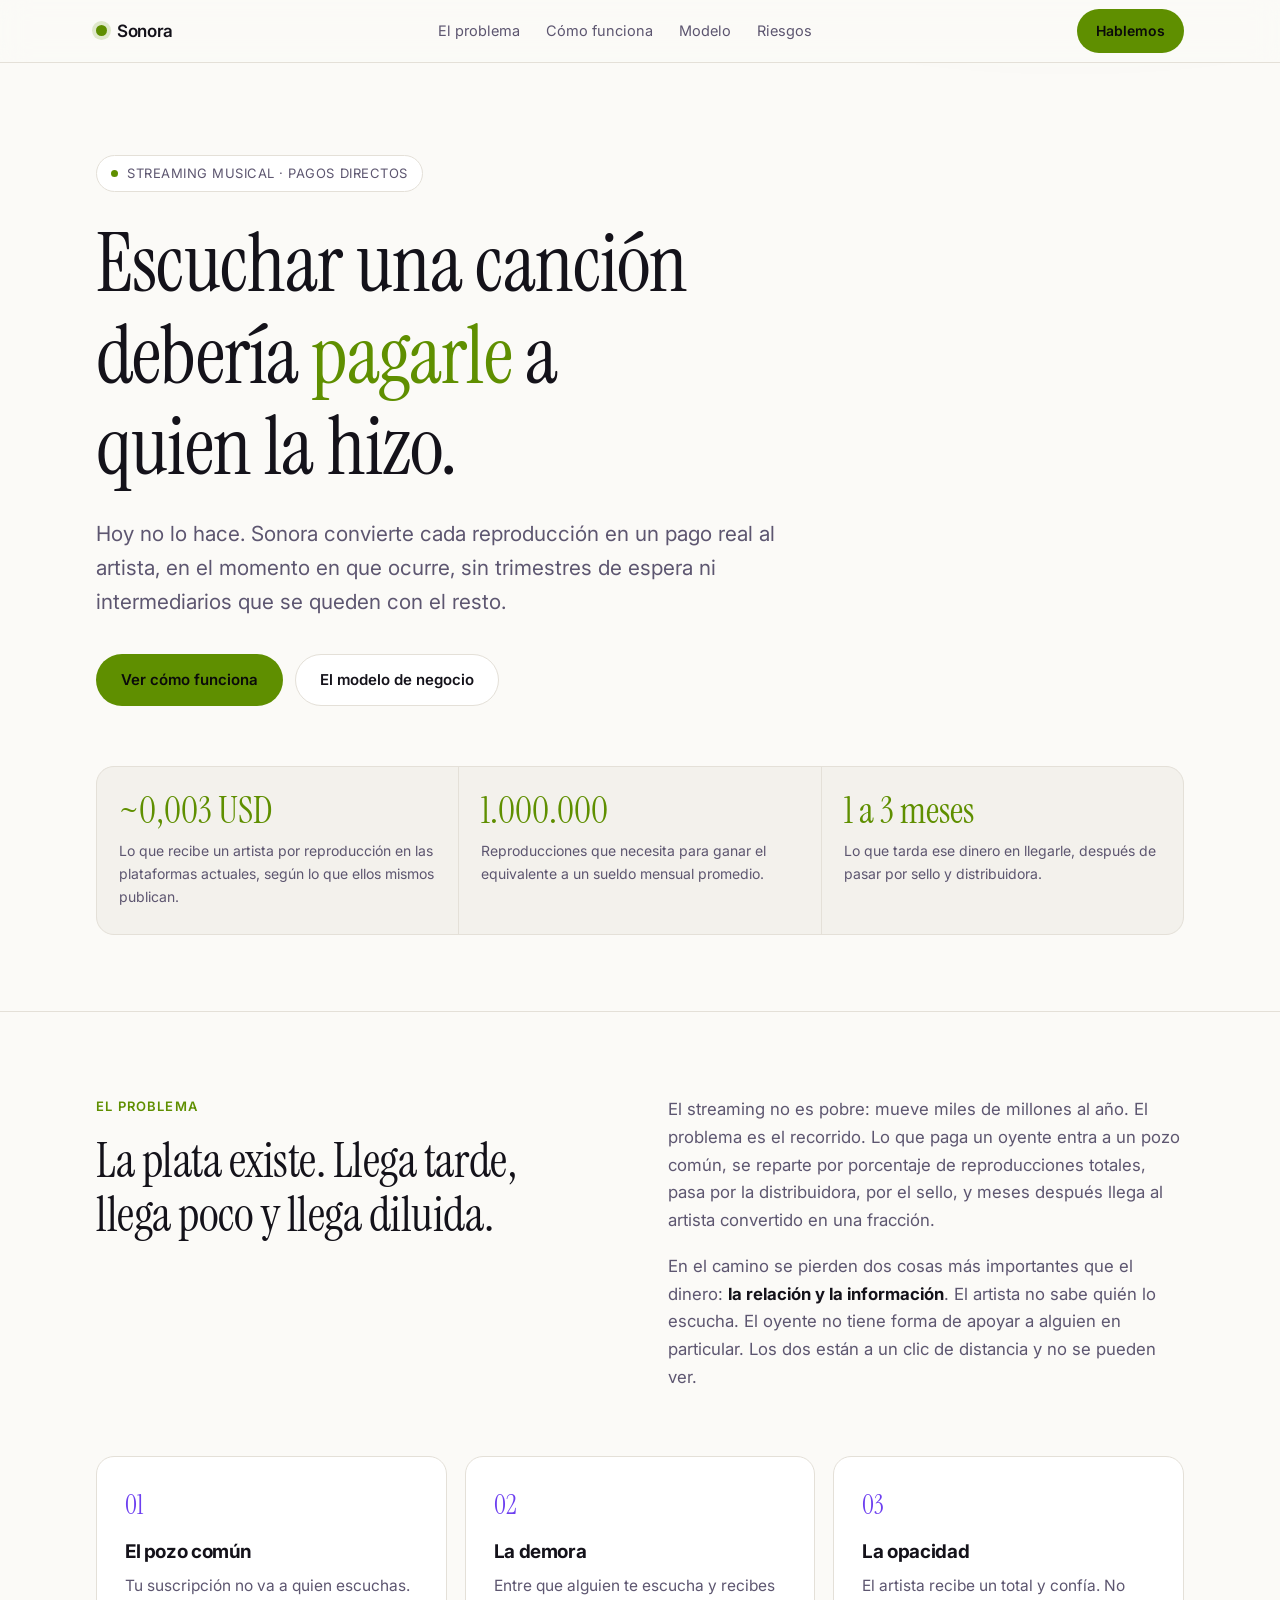
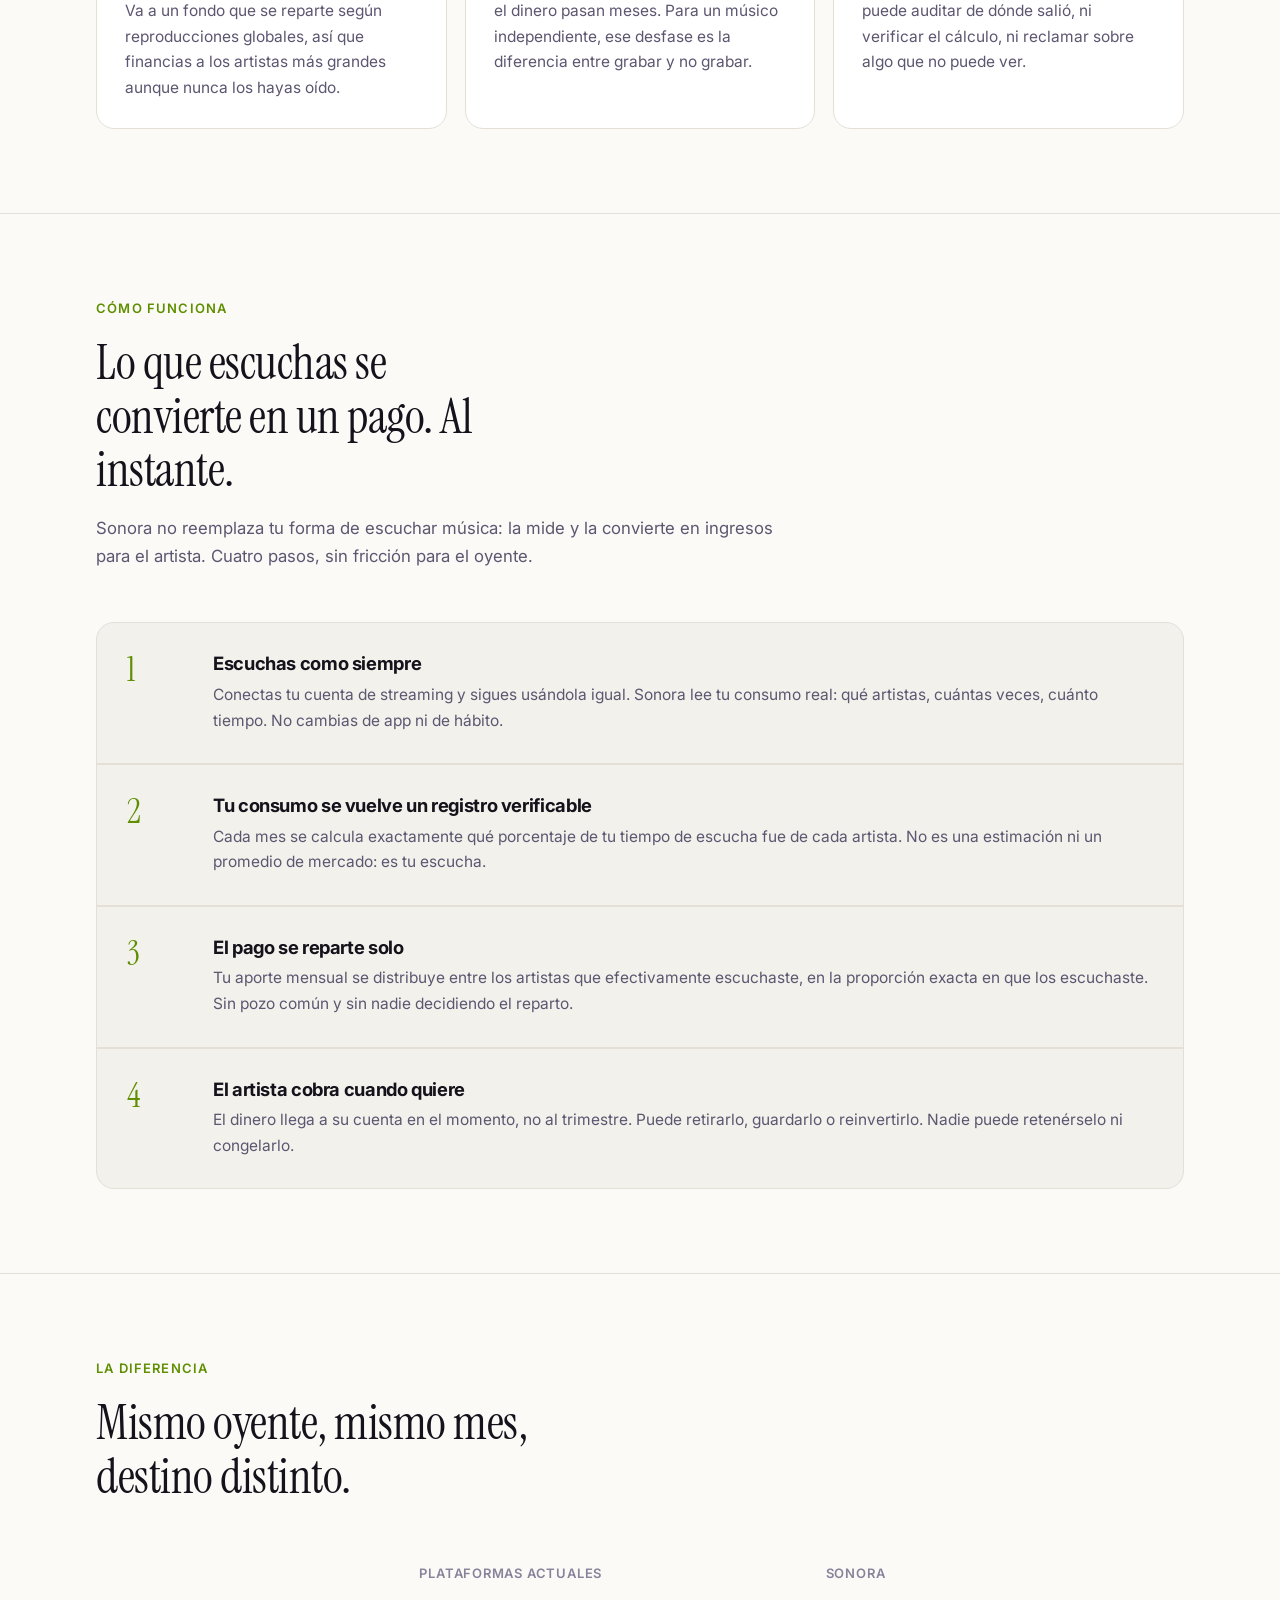
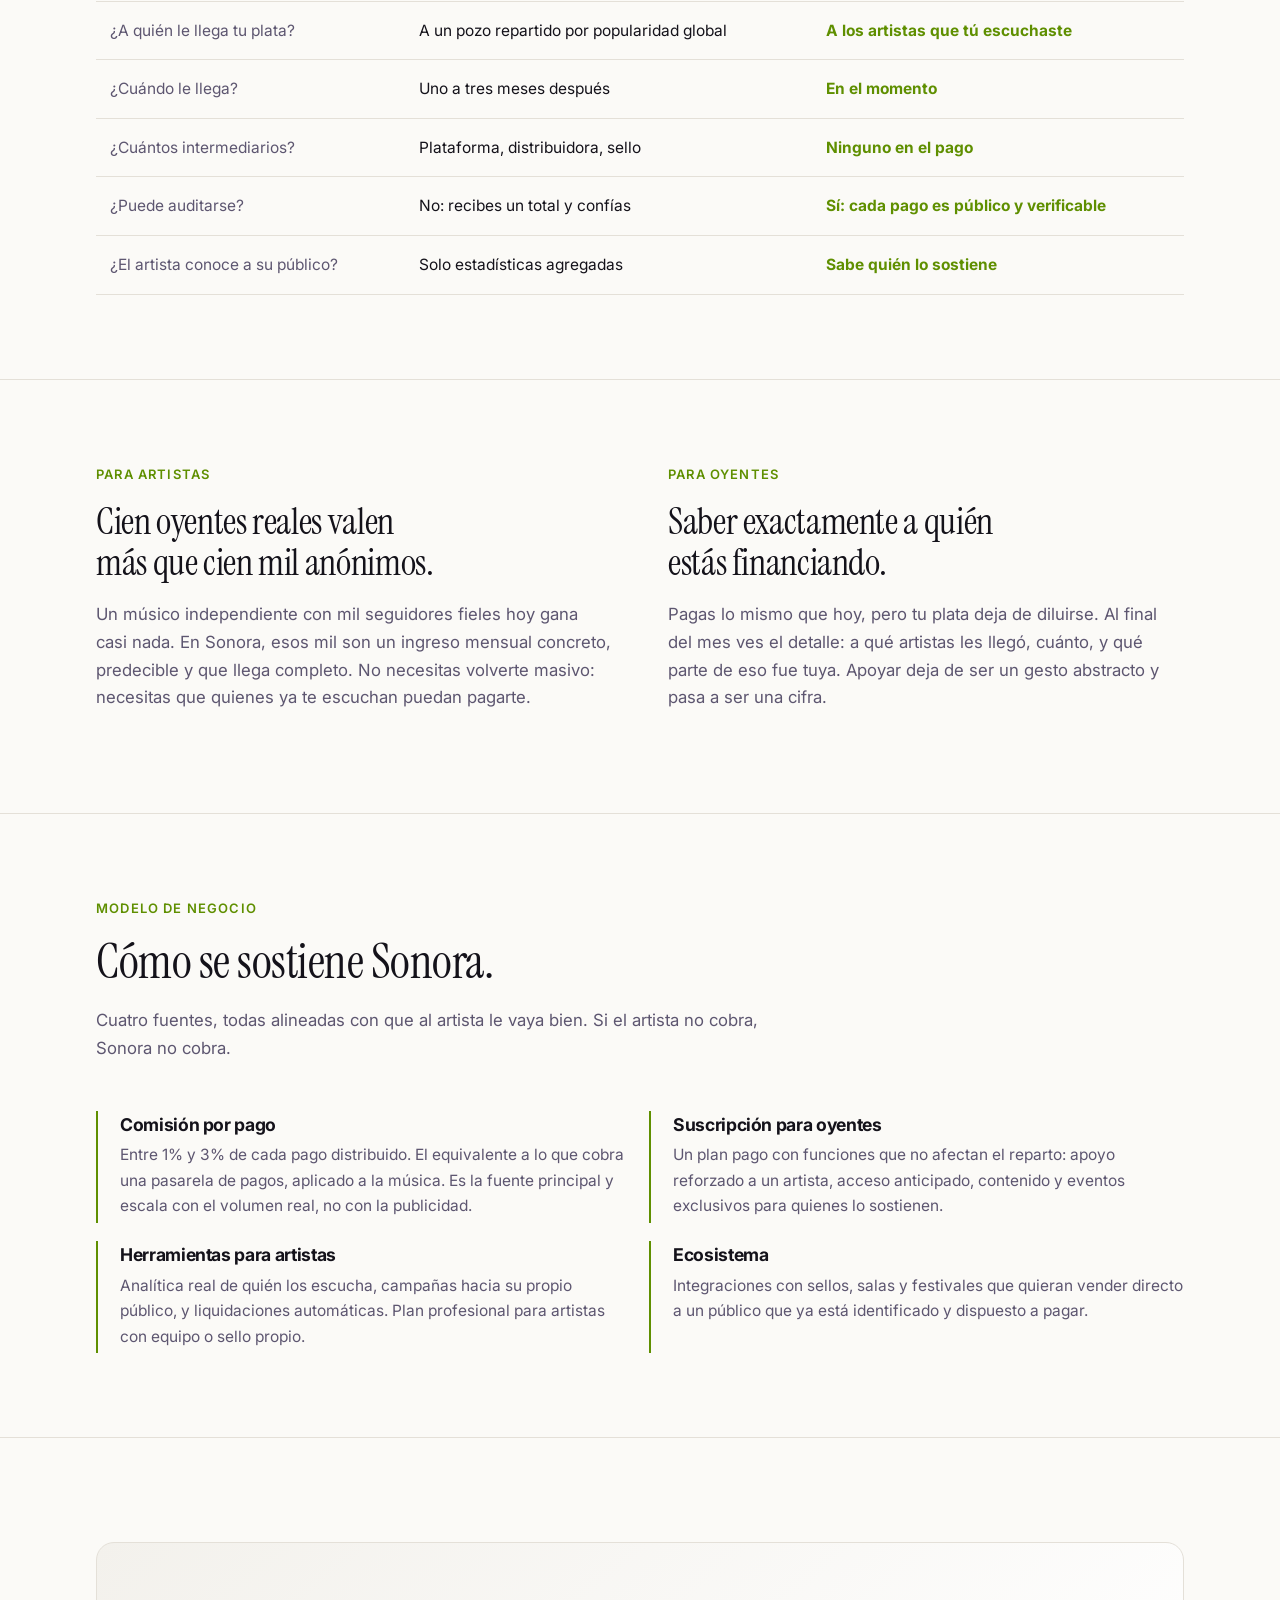
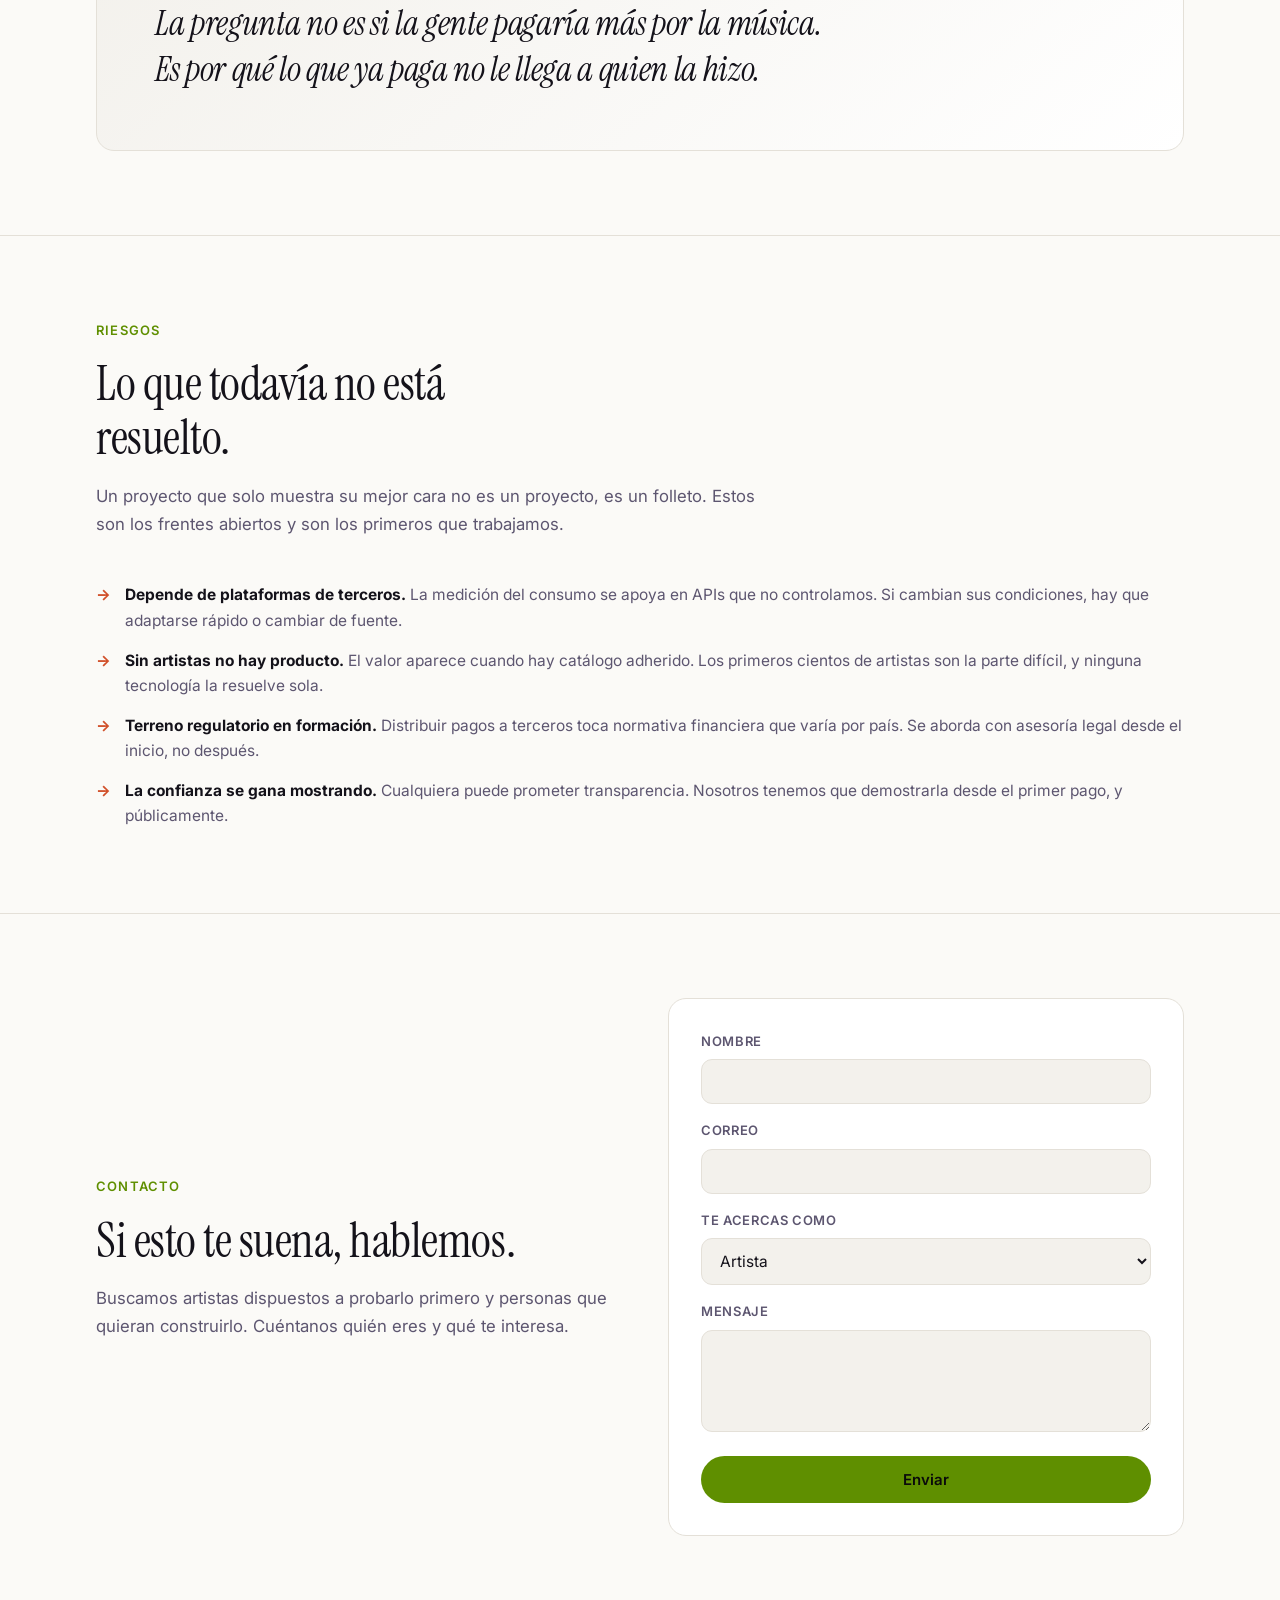
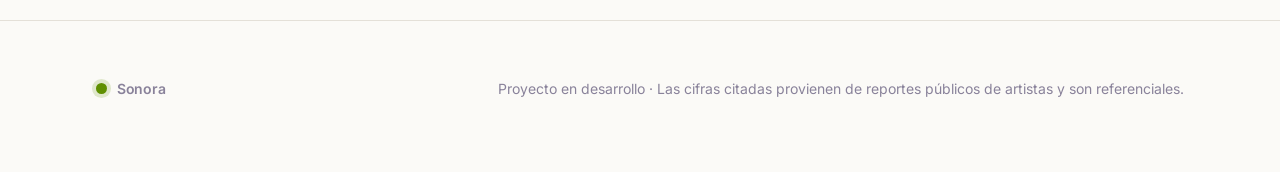
==== demo/index.html @ 5c6eec02 "Demo del formulario en /demo, separada de la landing La landing publica sigue diciendo que el canal " ====
<!DOCTYPE html>
<html lang="es">
<head>
<meta charset="utf-8">
<meta name="viewport" content="width=device-width, initial-scale=1">
<meta name="robots" content="noindex, nofollow">
<title>Sonora · demo</title>
<meta name="description" content="La plataforma donde escuchar música le paga al artista, reproducción por reproducción.">
<link rel="preconnect" href="https://fonts.googleapis.com">
<link rel="preconnect" href="https://fonts.gstatic.com" crossorigin>
<link href="https://fonts.googleapis.com/css2?family=Instrument+Serif:ital@0;1&family=Inter:wght@400;500;600;700&display=swap" rel="stylesheet">
<style>
:root{
  --bg:#08070b; --bg-2:#0f0d15; --surface:#141220; --line:#241f33;
  --text:#f4f1fa; --muted:#a49bb8; --dim:#6f6684;
  --accent:#c4f24a; --accent-2:#8b5cf6; --warm:#ff8a5b;
  --ok:#5fd68a; --warn:#ff8a5b;
  --radius:18px; --max:1120px;
}
@media (prefers-color-scheme: light){
  :root:not([data-theme="dark"]){
    --bg:#fbfaf7; --bg-2:#f3f1ec; --surface:#ffffff; --line:#e4e0d8;
    --text:#14121a; --muted:#5d5670; --dim:#89829a;
    --accent:#5f8f00; --accent-2:#6d3ff0; --warm:#d1502a;
    --ok:#18794e; --warn:#b4451a;
  }
}
:root[data-theme="dark"]{
  --bg:#08070b; --bg-2:#0f0d15; --surface:#141220; --line:#241f33;
  --text:#f4f1fa; --muted:#a49bb8; --dim:#6f6684;
  --accent:#c4f24a; --accent-2:#8b5cf6; --warm:#ff8a5b;
  --ok:#5fd68a; --warn:#ff8a5b;
}
*{box-sizing:border-box}
html{scroll-behavior:smooth}
body{
  margin:0; background:var(--bg); color:var(--text);
  font-family:Inter,system-ui,-apple-system,sans-serif;
  font-size:17px; line-height:1.65; -webkit-font-smoothing:antialiased;
}
.wrap{max-width:var(--max); margin:0 auto; padding:0 16px}
h1,h2,h3{line-height:1.12; letter-spacing:-.02em; margin:0}
.serif{font-family:"Instrument Serif",Georgia,serif; font-weight:400; letter-spacing:-.01em}
em.serif{font-style:italic}
a{color:inherit}

/* nav */
nav{position:sticky; top:0; z-index:50; backdrop-filter:blur(14px);
  background:color-mix(in srgb, var(--bg) 82%, transparent);
  border-bottom:1px solid var(--line)}
nav .wrap{display:flex; align-items:center; justify-content:space-between; height:62px; gap:16px}
.brand{display:flex; align-items:center; gap:10px; font-weight:600; letter-spacing:-.02em}
.dot{width:11px; height:11px; border-radius:50%; background:var(--accent);
  box-shadow:0 0 0 4px color-mix(in srgb,var(--accent) 18%, transparent)}
.navlinks{display:flex; gap:26px; font-size:14.5px; color:var(--muted)}
.navlinks a{text-decoration:none}
.navlinks a:hover{color:var(--text)}
@media(max-width:820px){.navlinks{display:none}}

/* hero */
header{position:relative; overflow:hidden; padding:92px 0 76px}
header::before{content:""; position:absolute; inset:-30% -10% auto -10%; height:620px;
  background:radial-gradient(60% 60% at 30% 0%, color-mix(in srgb,var(--accent-2) 26%, transparent), transparent 70%),
             radial-gradient(48% 48% at 78% 12%, color-mix(in srgb,var(--accent) 18%, transparent), transparent 70%);
  filter:blur(18px); pointer-events:none}
header .wrap{position:relative}
.eyebrow{display:inline-flex; align-items:center; gap:9px; font-size:13px; letter-spacing:.04em;
  text-transform:uppercase; color:var(--muted); border:1px solid var(--line);
  padding:7px 14px; border-radius:100px; background:var(--surface)}
h1{font-size:clamp(2.6rem,7vw,5.1rem); margin:26px 0 0; max-width:16ch}
h1 span{color:var(--accent)}
.lede{font-size:clamp(1.05rem,2.2vw,1.3rem); color:var(--muted); max-width:56ch; margin:24px 0 0}
.cta{display:flex; flex-wrap:wrap; gap:12px; margin-top:34px}
.btn{display:inline-block; padding:13px 24px; border-radius:100px; font-weight:600;
  font-size:15px; text-decoration:none; border:1px solid transparent; transition:.18s}
.btn-1{background:var(--accent); color:#0a0a0a}
.btn-1:hover{transform:translateY(-2px)}
.btn-2{border-color:var(--line); color:var(--text); background:var(--surface)}
.btn-2:hover{border-color:var(--muted)}

/* stat strip */
.strip{display:grid; grid-template-columns:repeat(3,1fr); gap:1px; background:var(--line);
  border:1px solid var(--line); border-radius:var(--radius); overflow:hidden; margin-top:60px}
.strip div{background:var(--bg-2); padding:26px 22px}
.strip b{display:block; font-family:"Instrument Serif",serif; font-size:2.3rem; line-height:1;
  color:var(--accent); font-weight:400}
.strip small{display:block; color:var(--muted); font-size:14px; margin-top:9px}
@media(max-width:720px){.strip{grid-template-columns:1fr}}

/* sections */
section{padding:84px 0; border-top:1px solid var(--line)}
.tag{font-size:13px; letter-spacing:.09em; text-transform:uppercase; color:var(--accent);
  font-weight:600; margin-bottom:16px}
h2{font-size:clamp(1.9rem,4.2vw,3rem); max-width:20ch}
.sub{color:var(--muted); max-width:62ch; margin-top:18px; font-size:1.05rem}

.split{display:grid; grid-template-columns:1fr 1fr; gap:56px; align-items:start}
@media(max-width:900px){.split{grid-template-columns:1fr; gap:36px}}

.cards{display:grid; grid-template-columns:repeat(3,1fr); gap:18px; margin-top:48px}
@media(max-width:900px){.cards{grid-template-columns:1fr}}
.card{background:var(--surface); border:1px solid var(--line); border-radius:var(--radius);
  padding:28px; transition:.18s}
.card:hover{border-color:color-mix(in srgb,var(--accent) 45%, var(--line)); transform:translateY(-3px)}
.card h3{font-size:1.18rem; margin-bottom:10px}
.card p{color:var(--muted); font-size:15.5px; margin:0}
.num{font-family:"Instrument Serif",serif; font-size:1.6rem; color:var(--accent-2);
  display:block; margin-bottom:14px}

/* flow */
.flow{counter-reset:s; margin-top:52px; display:grid; gap:2px;
  border:1px solid var(--line); border-radius:var(--radius); overflow:hidden; background:var(--line)}
.step{background:var(--bg-2); padding:30px; display:grid;
  grid-template-columns:64px 1fr; gap:22px; align-items:start}
.step i{font-style:normal; font-family:"Instrument Serif",serif; font-size:2.1rem;
  color:var(--accent); line-height:1}
.step h3{font-size:1.15rem; margin-bottom:8px}
.step p{margin:0; color:var(--muted); font-size:15.5px}
@media(max-width:620px){.step{grid-template-columns:1fr; gap:10px; padding:24px}}

/* compare */
table{width:100%; border-collapse:collapse; margin-top:44px; font-size:15.5px}
th,td{text-align:left; padding:16px 14px; border-bottom:1px solid var(--line)}
th{color:var(--dim); font-weight:600; font-size:13px; letter-spacing:.06em; text-transform:uppercase}
td:first-child{color:var(--muted)}
td b{color:var(--accent)}
@media(max-width:620px){th,td{padding:12px 8px; font-size:14px}}

/* revenue */
.rev{display:grid; grid-template-columns:repeat(2,1fr); gap:18px; margin-top:48px}
@media(max-width:820px){.rev{grid-template-columns:1fr}}
.rev div{border-left:2px solid var(--accent); padding:4px 0 4px 22px}
.rev h3{font-size:1.1rem; margin-bottom:8px}
.rev p{margin:0; color:var(--muted); font-size:15.5px}

/* quote */
.quote{border:1px solid var(--line); background:linear-gradient(140deg,var(--bg-2),var(--surface));
  border-radius:var(--radius); padding:clamp(30px,5vw,58px); margin-top:20px}
.quote p{font-family:"Instrument Serif",serif; font-size:clamp(1.4rem,3.3vw,2.1rem);
  line-height:1.35; margin:0; letter-spacing:-.01em}

/* risks */
.risks{margin-top:44px; display:grid; gap:14px}
.risk{display:grid; grid-template-columns:auto 1fr; gap:14px; align-items:baseline;
  color:var(--muted); font-size:15.5px}
.risk span{color:var(--warm); font-weight:700}

/* form */
form{background:var(--surface); border:1px solid var(--line); border-radius:var(--radius);
  padding:clamp(22px,3.5vw,32px)}
.field{margin-bottom:16px}
.field label{display:block; font-size:13px; letter-spacing:.05em; text-transform:uppercase;
  color:var(--muted); font-weight:600; margin-bottom:7px}
.field input,.field select,.field textarea{
  width:100%; padding:12px 14px; border-radius:11px; border:1px solid var(--line);
  background:var(--bg-2); color:var(--text); font-family:inherit; font-size:15.5px;
  transition:border-color .16s}
.field textarea{resize:vertical; min-height:96px}
.field input:focus,.field select:focus,.field textarea:focus{
  outline:none; border-color:var(--accent)}
.aviso{margin:18px 0 0; padding:14px 16px; border-radius:11px; font-size:14.5px;
  display:flex; gap:11px; align-items:flex-start;
  color:var(--text); background:color-mix(in srgb,var(--accent) 12%, transparent);
  border:1px solid color-mix(in srgb,var(--accent) 38%, transparent)}
.aviso b{display:block; margin-bottom:3px}
.aviso .ico{flex:none; width:20px; height:20px; margin-top:1px}
.aviso.ok{background:color-mix(in srgb,var(--ok) 13%, transparent);
  border-color:color-mix(in srgb,var(--ok) 42%, transparent)}
.aviso.ok .ico{color:var(--ok)}
.aviso.err{background:color-mix(in srgb,var(--warn) 13%, transparent);
  border-color:color-mix(in srgb,var(--warn) 42%, transparent)}
.aviso.err .ico{color:var(--warn)}
form[data-enviando] button[type=submit]{opacity:.6; pointer-events:none}
.field input[aria-invalid=true],.field textarea[aria-invalid=true]{border-color:var(--warn)}

footer{border-top:1px solid var(--line); padding:56px 0 72px; color:var(--dim); font-size:14px}
footer .wrap{display:flex; justify-content:space-between; gap:20px; flex-wrap:wrap}
</style>
</head>
<body>

<nav><div class="wrap">
  <div class="brand"><span class="dot"></span> Sonora</div>
  <div class="navlinks">
    <a href="#problema">El problema</a>
    <a href="#como">Cómo funciona</a>
    <a href="#negocio">Modelo</a>
    <a href="#riesgos">Riesgos</a>
  </div>
  <a class="btn btn-1" href="#contacto" style="padding:9px 18px;font-size:14px">Hablemos</a>
</div></nav>

<header><div class="wrap">
  <span class="eyebrow"><span class="dot" style="width:7px;height:7px;box-shadow:none"></span> Streaming musical · Pagos directos</span>
  <h1 class="serif">Escuchar una canción debería <span>pagarle</span> a quien la hizo.</h1>
  <p class="lede">Hoy no lo hace. Sonora convierte cada reproducción en un pago real al artista, en el momento en que ocurre, sin trimestres de espera ni intermediarios que se queden con el resto.</p>
  <div class="cta">
    <a class="btn btn-1" href="#como">Ver cómo funciona</a>
    <a class="btn btn-2" href="#negocio">El modelo de negocio</a>
  </div>

  <div class="strip">
    <div><b>~0,003 USD</b><small>Lo que recibe un artista por reproducción en las plataformas actuales, según lo que ellos mismos publican.</small></div>
    <div><b>1.000.000</b><small>Reproducciones que necesita para ganar el equivalente a un sueldo mensual promedio.</small></div>
    <div><b>1 a 3 meses</b><small>Lo que tarda ese dinero en llegarle, después de pasar por sello y distribuidora.</small></div>
  </div>
</div></header>

<section id="problema"><div class="wrap">
  <div class="split">
    <div>
      <div class="tag">El problema</div>
      <h2 class="serif">La plata existe. Llega tarde, llega poco y llega diluida.</h2>
    </div>
    <div>
      <p class="sub" style="margin-top:0">El streaming no es pobre: mueve miles de millones al año. El problema es el recorrido. Lo que paga un oyente entra a un pozo común, se reparte por porcentaje de reproducciones totales, pasa por la distribuidora, por el sello, y meses después llega al artista convertido en una fracción.</p>
      <p class="sub">En el camino se pierden dos cosas más importantes que el dinero: <strong style="color:var(--text)">la relación y la información</strong>. El artista no sabe quién lo escucha. El oyente no tiene forma de apoyar a alguien en particular. Los dos están a un clic de distancia y no se pueden ver.</p>
    </div>
  </div>

  <div class="cards">
    <div class="card"><span class="num">01</span><h3>El pozo común</h3><p>Tu suscripción no va a quien escuchas. Va a un fondo que se reparte según reproducciones globales, así que financias a los artistas más grandes aunque nunca los hayas oído.</p></div>
    <div class="card"><span class="num">02</span><h3>La demora</h3><p>Entre que alguien te escucha y recibes el dinero pasan meses. Para un músico independiente, ese desfase es la diferencia entre grabar y no grabar.</p></div>
    <div class="card"><span class="num">03</span><h3>La opacidad</h3><p>El artista recibe un total y confía. No puede auditar de dónde salió, ni verificar el cálculo, ni reclamar sobre algo que no puede ver.</p></div>
  </div>
</div></section>

<section id="como"><div class="wrap">
  <div class="tag">Cómo funciona</div>
  <h2 class="serif">Lo que escuchas se convierte en un pago. Al instante.</h2>
  <p class="sub">Sonora no reemplaza tu forma de escuchar música: la mide y la convierte en ingresos para el artista. Cuatro pasos, sin fricción para el oyente.</p>

  <div class="flow">
    <div class="step"><i>1</i><div><h3>Escuchas como siempre</h3><p>Conectas tu cuenta de streaming y sigues usándola igual. Sonora lee tu consumo real: qué artistas, cuántas veces, cuánto tiempo. No cambias de app ni de hábito.</p></div></div>
    <div class="step"><i>2</i><div><h3>Tu consumo se vuelve un registro verificable</h3><p>Cada mes se calcula exactamente qué porcentaje de tu tiempo de escucha fue de cada artista. No es una estimación ni un promedio de mercado: es tu escucha.</p></div></div>
    <div class="step"><i>3</i><div><h3>El pago se reparte solo</h3><p>Tu aporte mensual se distribuye entre los artistas que efectivamente escuchaste, en la proporción exacta en que los escuchaste. Sin pozo común y sin nadie decidiendo el reparto.</p></div></div>
    <div class="step"><i>4</i><div><h3>El artista cobra cuando quiere</h3><p>El dinero llega a su cuenta en el momento, no al trimestre. Puede retirarlo, guardarlo o reinvertirlo. Nadie puede retenérselo ni congelarlo.</p></div></div>
  </div>
</div></section>

<section><div class="wrap">
  <div class="tag">La diferencia</div>
  <h2 class="serif">Mismo oyente, mismo mes, destino distinto.</h2>
  <table>
    <tr><th>&nbsp;</th><th>Plataformas actuales</th><th>Sonora</th></tr>
    <tr><td>¿A quién le llega tu plata?</td><td>A un pozo repartido por popularidad global</td><td><b>A los artistas que tú escuchaste</b></td></tr>
    <tr><td>¿Cuándo le llega?</td><td>Uno a tres meses después</td><td><b>En el momento</b></td></tr>
    <tr><td>¿Cuántos intermediarios?</td><td>Plataforma, distribuidora, sello</td><td><b>Ninguno en el pago</b></td></tr>
    <tr><td>¿Puede auditarse?</td><td>No: recibes un total y confías</td><td><b>Sí: cada pago es público y verificable</b></td></tr>
    <tr><td>¿El artista conoce a su público?</td><td>Solo estadísticas agregadas</td><td><b>Sabe quién lo sostiene</b></td></tr>
  </table>
</div></section>

<section><div class="wrap">
  <div class="split">
    <div>
      <div class="tag">Para artistas</div>
      <h2 class="serif" style="font-size:clamp(1.6rem,3.4vw,2.3rem)">Cien oyentes reales valen más que cien mil anónimos.</h2>
      <p class="sub">Un músico independiente con mil seguidores fieles hoy gana casi nada. En Sonora, esos mil son un ingreso mensual concreto, predecible y que llega completo. No necesitas volverte masivo: necesitas que quienes ya te escuchan puedan pagarte.</p>
    </div>
    <div>
      <div class="tag">Para oyentes</div>
      <h2 class="serif" style="font-size:clamp(1.6rem,3.4vw,2.3rem)">Saber exactamente a quién estás financiando.</h2>
      <p class="sub">Pagas lo mismo que hoy, pero tu plata deja de diluirse. Al final del mes ves el detalle: a qué artistas les llegó, cuánto, y qué parte de eso fue tuya. Apoyar deja de ser un gesto abstracto y pasa a ser una cifra.</p>
    </div>
  </div>
</div></section>

<section id="negocio"><div class="wrap">
  <div class="tag">Modelo de negocio</div>
  <h2 class="serif">Cómo se sostiene Sonora.</h2>
  <p class="sub">Cuatro fuentes, todas alineadas con que al artista le vaya bien. Si el artista no cobra, Sonora no cobra.</p>

  <div class="rev">
    <div><h3>Comisión por pago</h3><p>Entre 1% y 3% de cada pago distribuido. El equivalente a lo que cobra una pasarela de pagos, aplicado a la música. Es la fuente principal y escala con el volumen real, no con la publicidad.</p></div>
    <div><h3>Suscripción para oyentes</h3><p>Un plan pago con funciones que no afectan el reparto: apoyo reforzado a un artista, acceso anticipado, contenido y eventos exclusivos para quienes lo sostienen.</p></div>
    <div><h3>Herramientas para artistas</h3><p>Analítica real de quién los escucha, campañas hacia su propio público, y liquidaciones automáticas. Plan profesional para artistas con equipo o sello propio.</p></div>
    <div><h3>Ecosistema</h3><p>Integraciones con sellos, salas y festivales que quieran vender directo a un público que ya está identificado y dispuesto a pagar.</p></div>
  </div>
</div></section>

<section><div class="wrap">
  <div class="quote">
    <p class="serif"><em>La pregunta no es si la gente pagaría más por la música.<br>Es por qué lo que ya paga no le llega a quien la hizo.</em></p>
  </div>
</div></section>

<section id="riesgos"><div class="wrap">
  <div class="tag">Riesgos</div>
  <h2 class="serif">Lo que todavía no está resuelto.</h2>
  <p class="sub">Un proyecto que solo muestra su mejor cara no es un proyecto, es un folleto. Estos son los frentes abiertos y son los primeros que trabajamos.</p>
  <div class="risks">
    <div class="risk"><span>→</span><div><strong style="color:var(--text)">Depende de plataformas de terceros.</strong> La medición del consumo se apoya en APIs que no controlamos. Si cambian sus condiciones, hay que adaptarse rápido o cambiar de fuente.</div></div>
    <div class="risk"><span>→</span><div><strong style="color:var(--text)">Sin artistas no hay producto.</strong> El valor aparece cuando hay catálogo adherido. Los primeros cientos de artistas son la parte difícil, y ninguna tecnología la resuelve sola.</div></div>
    <div class="risk"><span>→</span><div><strong style="color:var(--text)">Terreno regulatorio en formación.</strong> Distribuir pagos a terceros toca normativa financiera que varía por país. Se aborda con asesoría legal desde el inicio, no después.</div></div>
    <div class="risk"><span>→</span><div><strong style="color:var(--text)">La confianza se gana mostrando.</strong> Cualquiera puede prometer transparencia. Nosotros tenemos que demostrarla desde el primer pago, y públicamente.</div></div>
  </div>
</div></section>

<section id="contacto"><div class="wrap">
  <div class="split" style="align-items:center">
    <div>
      <div class="tag">Contacto</div>
      <h2 class="serif">Si esto te suena, hablemos.</h2>
      <p class="sub">Buscamos artistas dispuestos a probarlo primero y personas que quieran construirlo. Cuéntanos quién eres y qué te interesa.</p>
    </div>

    <form id="form" novalidate>
      <div class="field">
        <label for="nombre">Nombre</label>
        <input id="nombre" name="nombre" type="text" autocomplete="name" required>
      </div>
      <div class="field">
        <label for="correo">Correo</label>
        <input id="correo" name="correo" type="email" autocomplete="email" required>
      </div>
      <div class="field">
        <label for="rol">Te acercas como</label>
        <select id="rol" name="rol">
          <option>Artista</option>
          <option>Oyente</option>
          <option>Sello o manager</option>
          <option>Quiero construirlo</option>
          <option>Otra cosa</option>
        </select>
      </div>
      <div class="field">
        <label for="mensaje">Mensaje</label>
        <textarea id="mensaje" name="mensaje" rows="4"></textarea>
      </div>
      <button class="btn btn-1" type="submit" style="width:100%;cursor:pointer;font-family:inherit">Enviar</button>
      <p id="aviso" role="status" hidden></p>
    </form>
  </div>
</div></section>

<script>
(function () {
  var ENDPOINT = "demo";

  var form = document.getElementById("form");
  var aviso = document.getElementById("aviso");
  var boton = form.querySelector("button[type=submit]");
  var textoBoton = boton.textContent;

  var ICONO = {
    ok: '<svg class="ico" viewBox="0 0 24 24" fill="none" stroke="currentColor" stroke-width="2.2" stroke-linecap="round" stroke-linejoin="round" aria-hidden="true"><circle cx="12" cy="12" r="9"/><path d="m8.5 12.4 2.4 2.4 4.6-5"/></svg>',
    err: '<svg class="ico" viewBox="0 0 24 24" fill="none" stroke="currentColor" stroke-width="2.2" stroke-linecap="round" stroke-linejoin="round" aria-hidden="true"><circle cx="12" cy="12" r="9"/><path d="M12 7.6v5"/><path d="M12 16.2h.01"/></svg>'
  };

  function mostrar(tipo, titulo, detalle) {
    aviso.hidden = false;
    aviso.className = "aviso" + (tipo ? " " + tipo : "");
    aviso.innerHTML =
      (ICONO[tipo] || "") +
      "<span><b>" + titulo + "</b>" + (detalle || "") + "</span>";
    aviso.scrollIntoView({ behavior: "smooth", block: "nearest" });
  }

  function validar() {
    var campos = [form.nombre, form.correo];
    var primero = null;
    campos.forEach(function (campo) {
      var vacio = !campo.value.trim();
      var malCorreo = campo === form.correo && !vacio && !/^[^\s@]+@[^\s@]+\.[^\s@]+$/.test(campo.value.trim());
      var invalido = vacio || malCorreo;
      campo.setAttribute("aria-invalid", invalido ? "true" : "false");
      if (invalido && !primero) primero = campo;
    });
    if (primero) {
      mostrar("err", "Falta algo por completar.",
        "Necesitamos tu nombre y un correo válido para poder responderte.");
      primero.focus();
      return false;
    }
    return true;
  }

  function enviar(datos) {
    if (!ENDPOINT) return Promise.reject(new Error("sin-canal"));
    if (ENDPOINT === "demo") {
      return new Promise(function (listo) { setTimeout(listo, 900); });
    }
    return fetch(ENDPOINT, {
      method: "POST",
      headers: { "Content-Type": "application/json" },
      body: JSON.stringify(datos)
    }).then(function (r) {
      if (!r.ok) throw new Error("http-" + r.status);
      return r;
    });
  }

  form.addEventListener("submit", function (e) {
    e.preventDefault();
    if (!validar()) return;

    var datos = {
      nombre: form.nombre.value.trim(),
      correo: form.correo.value.trim(),
      rol: form.rol.value,
      mensaje: form.mensaje.value.trim()
    };

    form.setAttribute("data-enviando", "");
    boton.textContent = "Enviando\u2026";
    aviso.hidden = true;

    enviar(datos).then(function () {
      form.reset();
      form.nombre.setAttribute("aria-invalid", "false");
      form.correo.setAttribute("aria-invalid", "false");
      mostrar("ok", "Enviado exitosamente.", "");
    }).catch(function (error) {
      if (error && error.message === "sin-canal") {
        mostrar("", "El canal de contacto todavía no está activo.",
          "Tu mensaje no se envió y no guardamos nada de lo que escribiste. " +
          "Estamos terminando de montarlo: vuelve en unos días y este formulario ya va a llegar a alguien.");
      } else {
        mostrar("err", "No pudimos enviar tu mensaje.",
          "Algo falló en el camino. Intenta de nuevo en un momento.");
      }
    }).then(function () {
      form.removeAttribute("data-enviando");
      boton.textContent = textoBoton;
    });
  });
})();
</script>

<footer><div class="wrap">
  <div><span class="brand"><span class="dot"></span> Sonora</span></div>
  <div>Proyecto en desarrollo · Las cifras citadas provienen de reportes públicos de artistas y son referenciales.</div>
</div></footer>

</body>
</html>
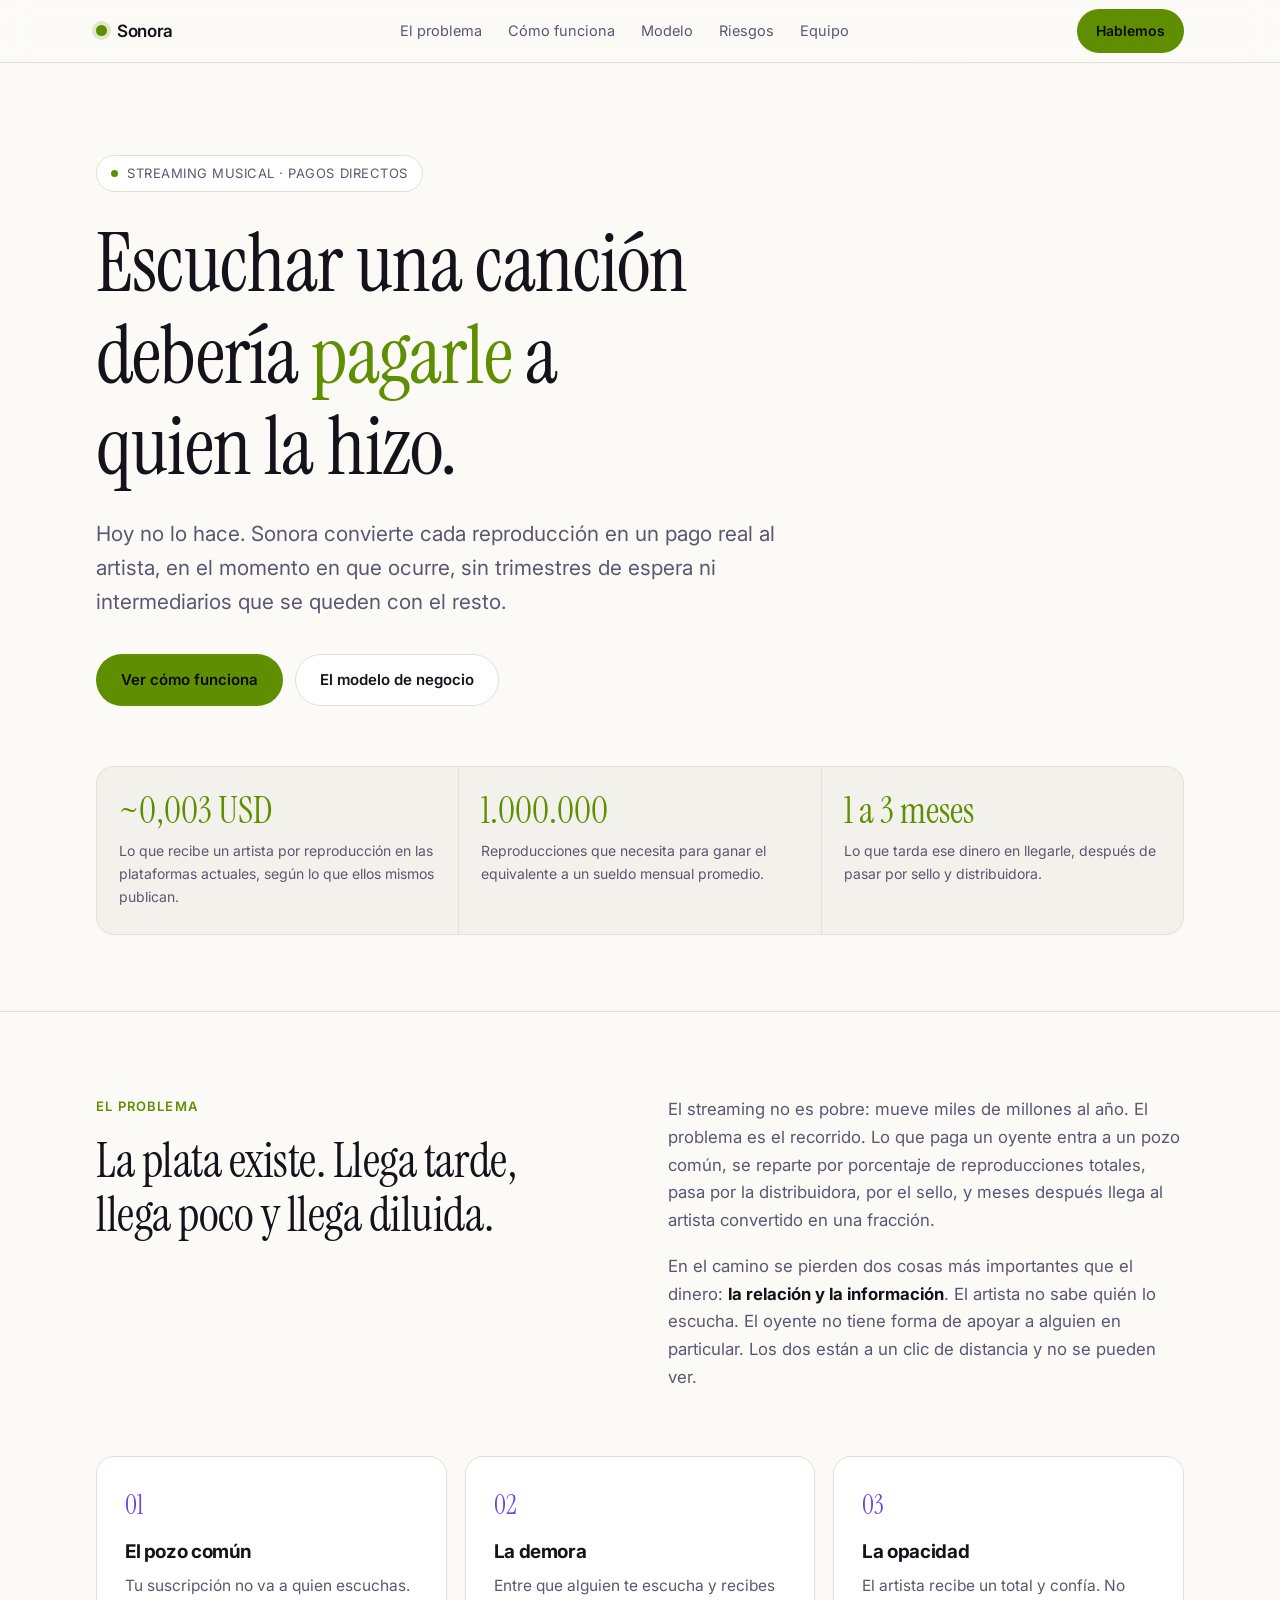
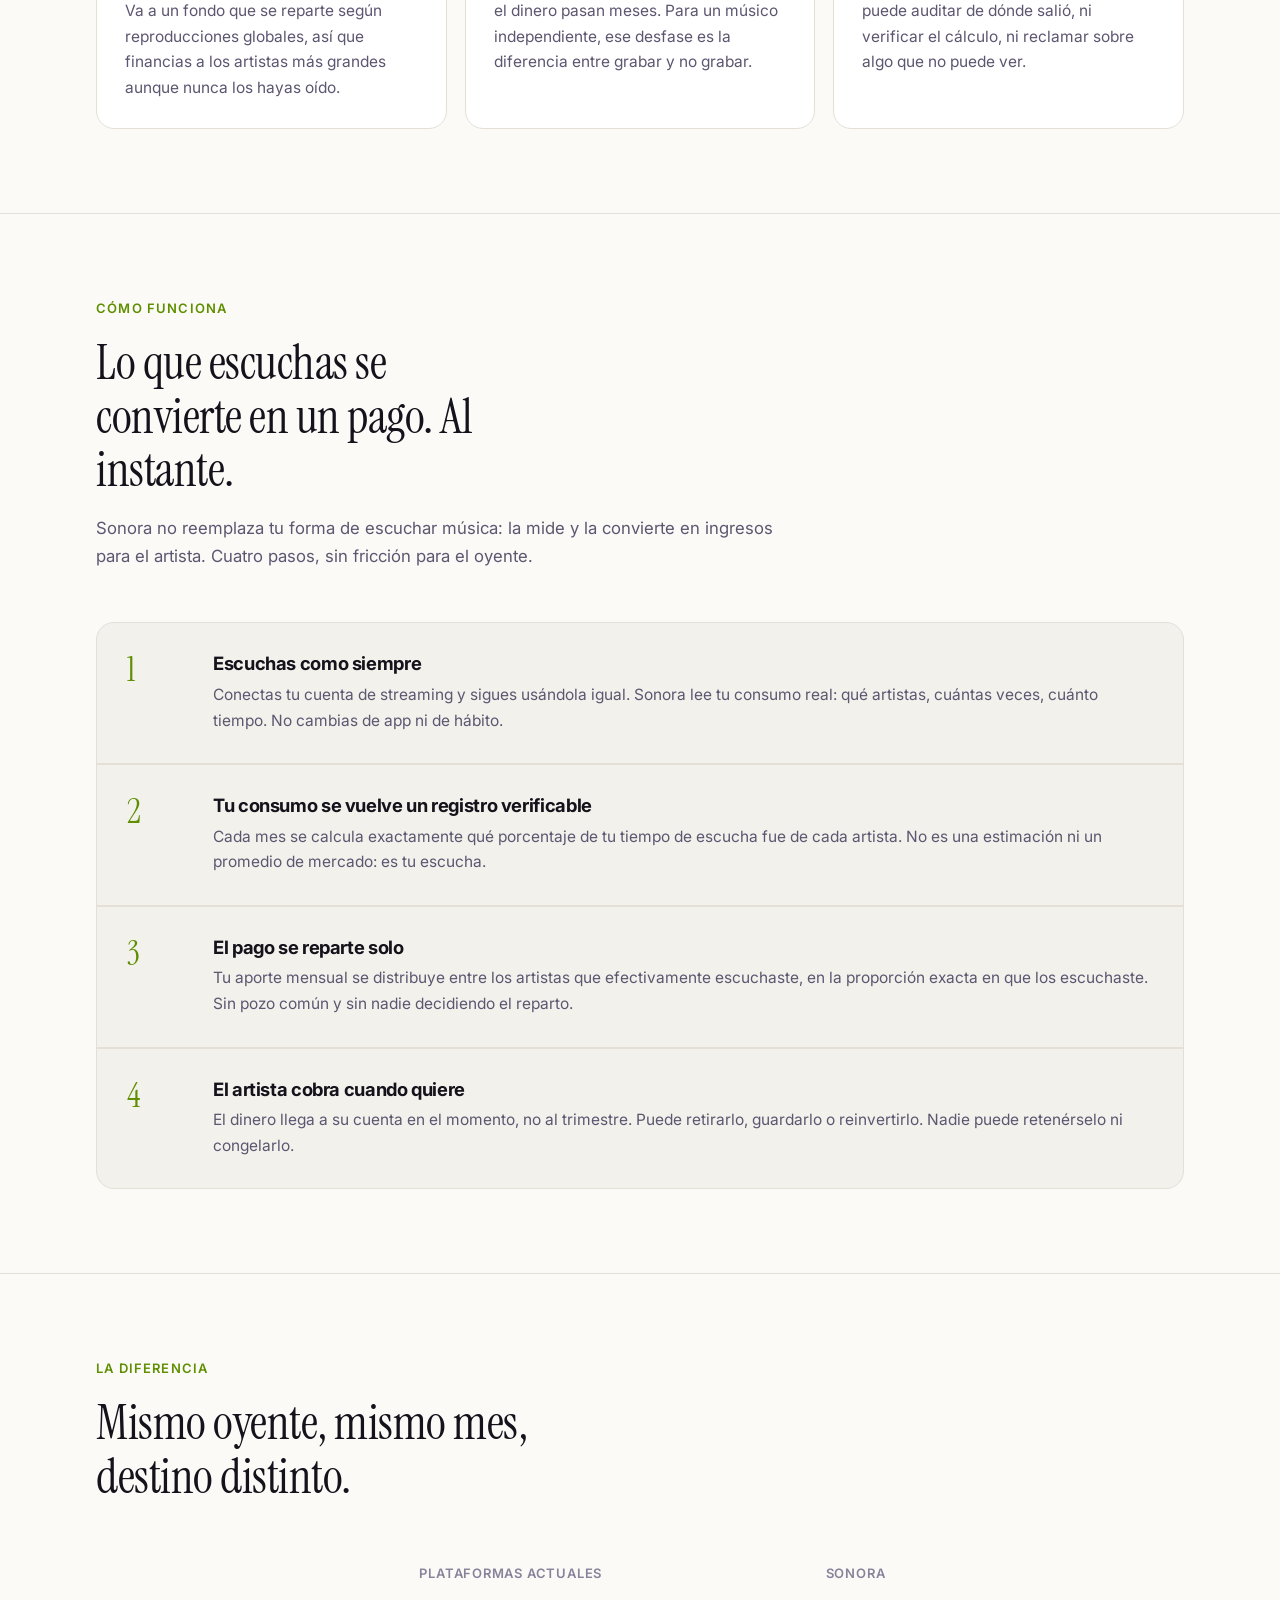
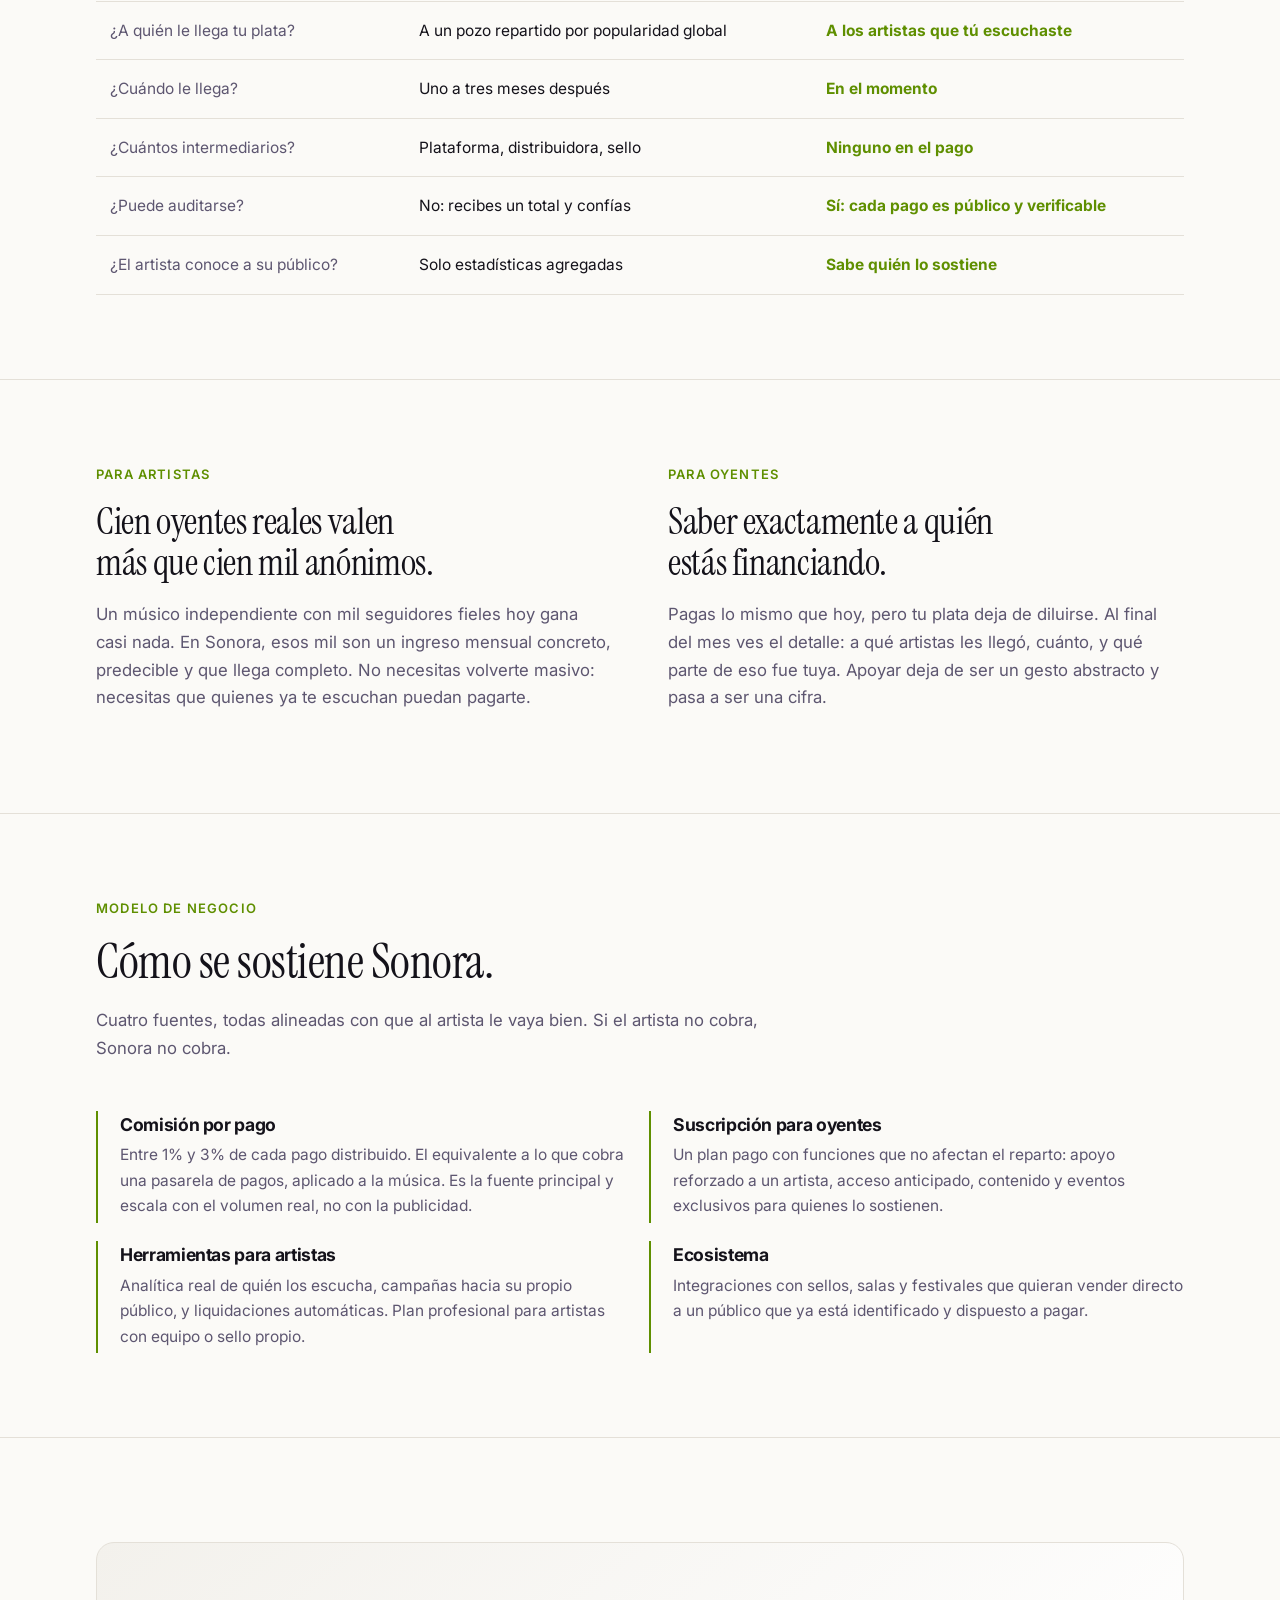
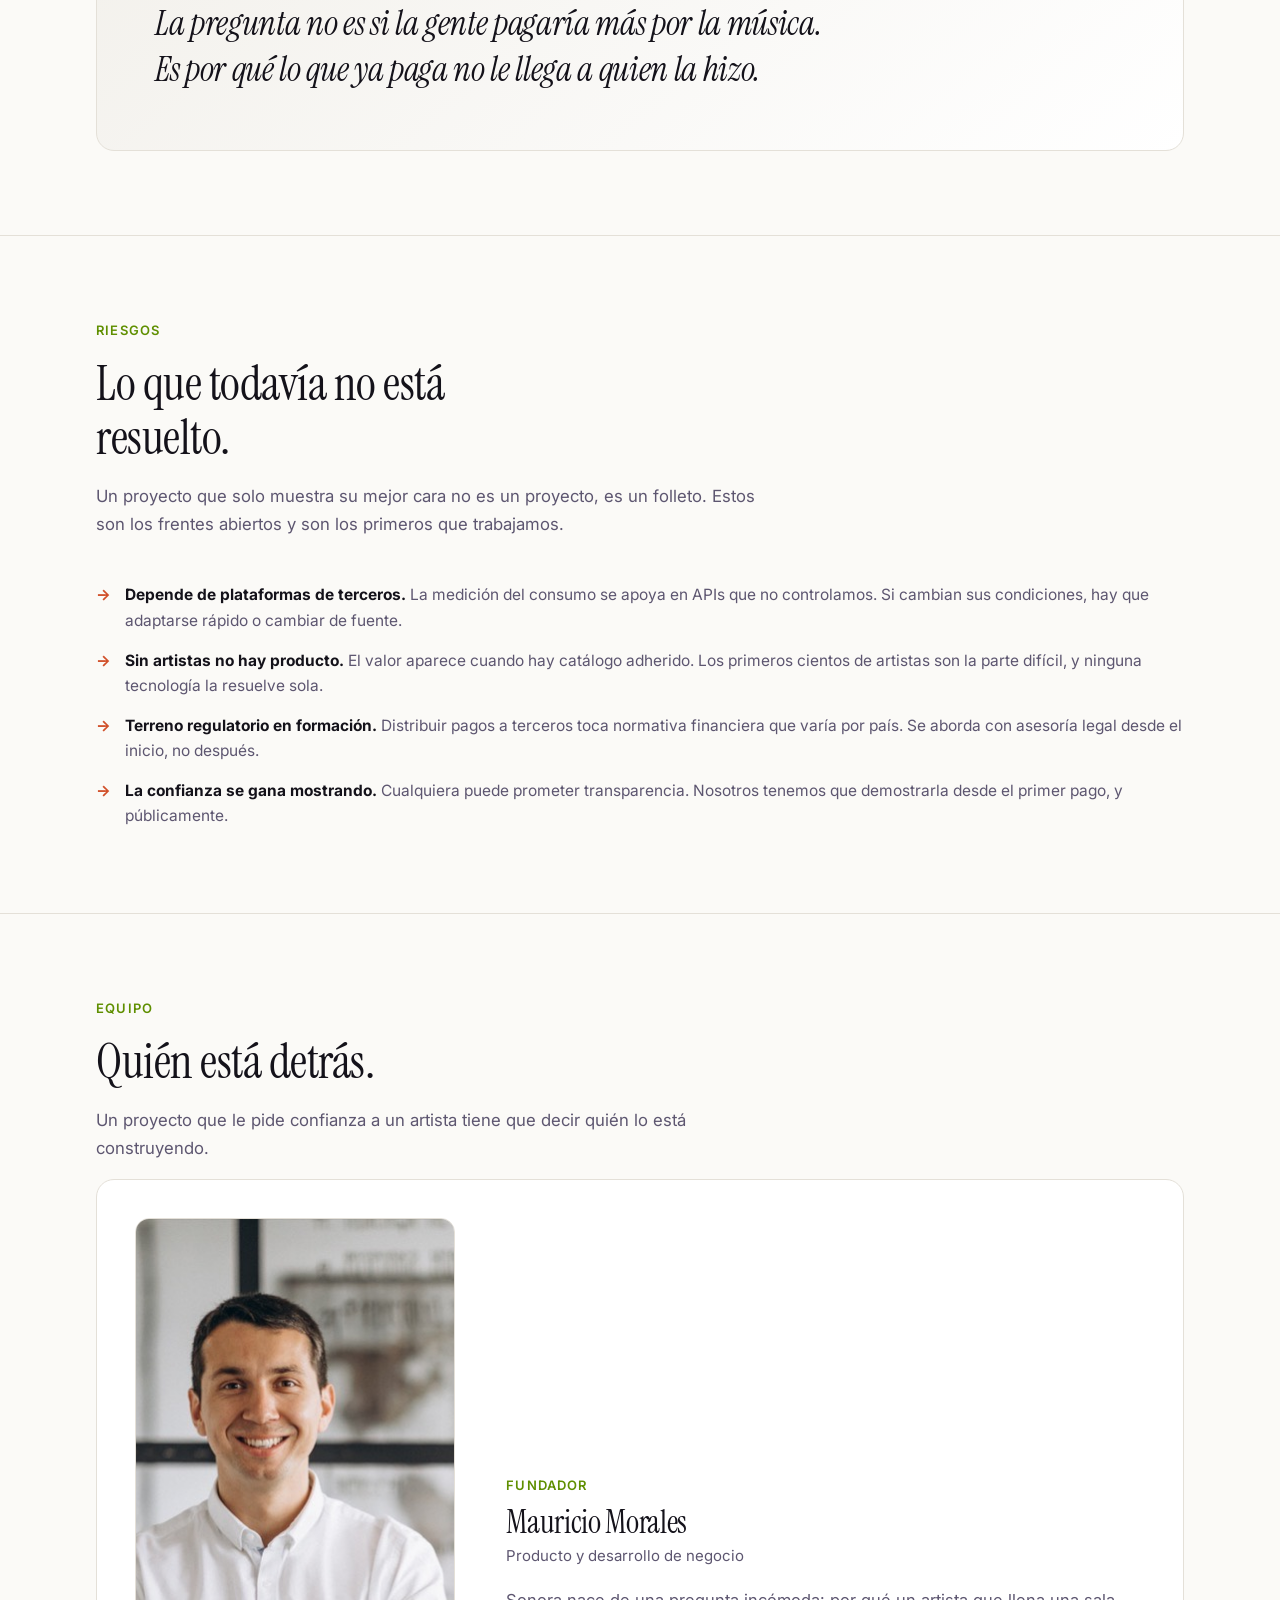
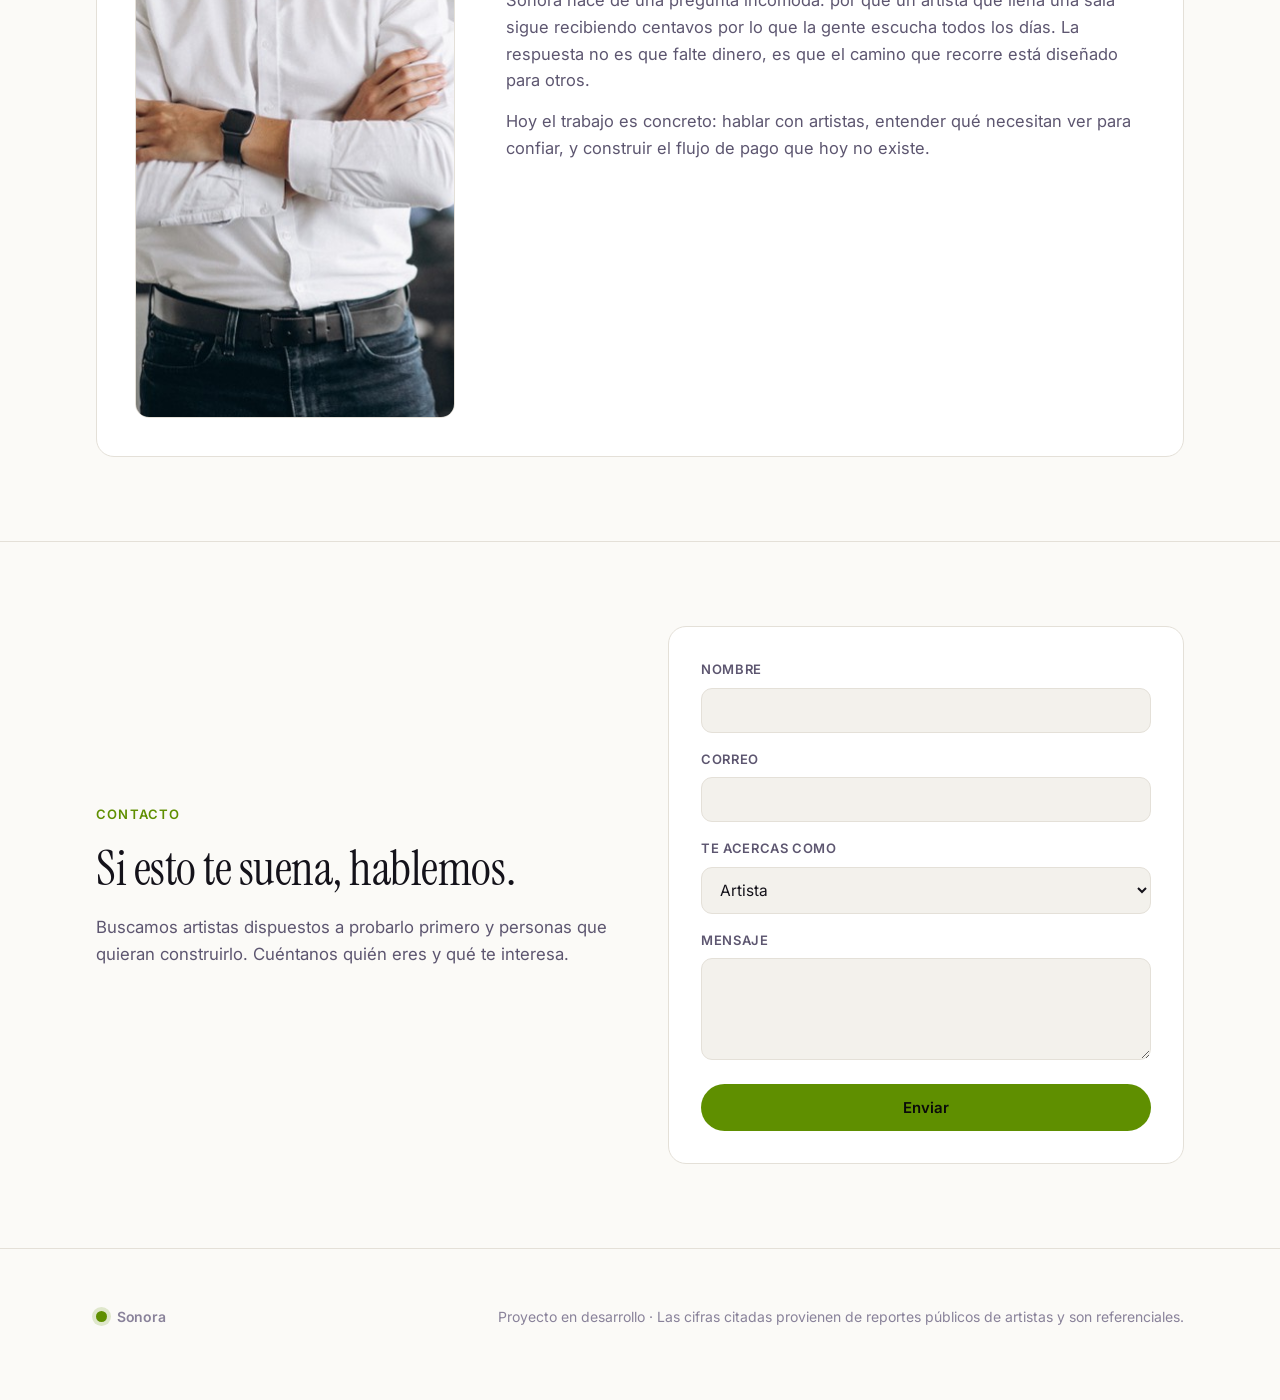
==== commit e9df6755: "Seccion de equipo en la demo La demo suma "Quien esta detras" entre riesgos y contacto: retrato, nom" ====
--- a/demo/index.html
+++ b/demo/index.html
@@ -173,6 +173,24 @@
 form[data-enviando] button[type=submit]{opacity:.6; pointer-events:none}
 .field input[aria-invalid=true],.field textarea[aria-invalid=true]{border-color:var(--warn)}
 
+/* equipo */
+.equipo{display:grid; grid-template-columns:minmax(0,320px) 1fr; gap:clamp(24px,4vw,52px);
+  align-items:center; background:var(--surface); border:1px solid var(--line);
+  border-radius:var(--radius); padding:clamp(22px,3.5vw,38px)}
+.equipo .foto{margin:0; position:relative}
+.equipo .foto img{display:block; width:100%; aspect-ratio:4/5; object-fit:cover;
+  object-position:36% 28%; border-radius:14px; border:1px solid var(--line)}
+.equipo .quien{font-size:13px; letter-spacing:.09em; text-transform:uppercase;
+  color:var(--accent); font-weight:600; margin:0 0 8px}
+.equipo h3{margin:0 0 4px; font-size:clamp(1.5rem,3vw,2rem); font-weight:500}
+.equipo .rol{margin:0 0 18px; color:var(--muted); font-size:15px}
+.equipo p.bio{margin:0 0 14px; color:var(--muted); font-size:16.5px; line-height:1.62}
+.equipo p.bio:last-child{margin-bottom:0}
+@media (max-width:760px){
+  .equipo{grid-template-columns:1fr}
+  .equipo .foto img{aspect-ratio:3/2; object-position:36% 26%}
+}
+
 footer{border-top:1px solid var(--line); padding:56px 0 72px; color:var(--dim); font-size:14px}
 footer .wrap{display:flex; justify-content:space-between; gap:20px; flex-wrap:wrap}
 </style>
@@ -186,6 +204,7 @@
     <a href="#como">Cómo funciona</a>
     <a href="#negocio">Modelo</a>
     <a href="#riesgos">Riesgos</a>
+    <a href="#equipo">Equipo</a>
   </div>
   <a class="btn btn-1" href="#contacto" style="padding:9px 18px;font-size:14px">Hablemos</a>
 </div></nav>
@@ -294,6 +313,24 @@
     <div class="risk"><span>→</span><div><strong style="color:var(--text)">Sin artistas no hay producto.</strong> El valor aparece cuando hay catálogo adherido. Los primeros cientos de artistas son la parte difícil, y ninguna tecnología la resuelve sola.</div></div>
     <div class="risk"><span>→</span><div><strong style="color:var(--text)">Terreno regulatorio en formación.</strong> Distribuir pagos a terceros toca normativa financiera que varía por país. Se aborda con asesoría legal desde el inicio, no después.</div></div>
     <div class="risk"><span>→</span><div><strong style="color:var(--text)">La confianza se gana mostrando.</strong> Cualquiera puede prometer transparencia. Nosotros tenemos que demostrarla desde el primer pago, y públicamente.</div></div>
+  </div>
+</div></section>
+
+<section id="equipo"><div class="wrap">
+  <div class="tag">Equipo</div>
+  <h2 class="serif">Quién está detrás.</h2>
+  <p class="sub">Un proyecto que le pide confianza a un artista tiene que decir quién lo está construyendo.</p>
+  <div class="equipo">
+    <figure class="foto">
+      <img src="mauricio-morales.jpg" alt="Retrato de Mauricio Morales" width="1200" height="800">
+    </figure>
+    <div>
+      <p class="quien">Fundador</p>
+      <h3 class="serif">Mauricio Morales</h3>
+      <p class="rol">Producto y desarrollo de negocio</p>
+      <p class="bio">Sonora nace de una pregunta incómoda: por qué un artista que llena una sala sigue recibiendo centavos por lo que la gente escucha todos los días. La respuesta no es que falte dinero, es que el camino que recorre está diseñado para otros.</p>
+      <p class="bio">Hoy el trabajo es concreto: hablar con artistas, entender qué necesitan ver para confiar, y construir el flujo de pago que hoy no existe.</p>
+    </div>
   </div>
 </div></section>
 
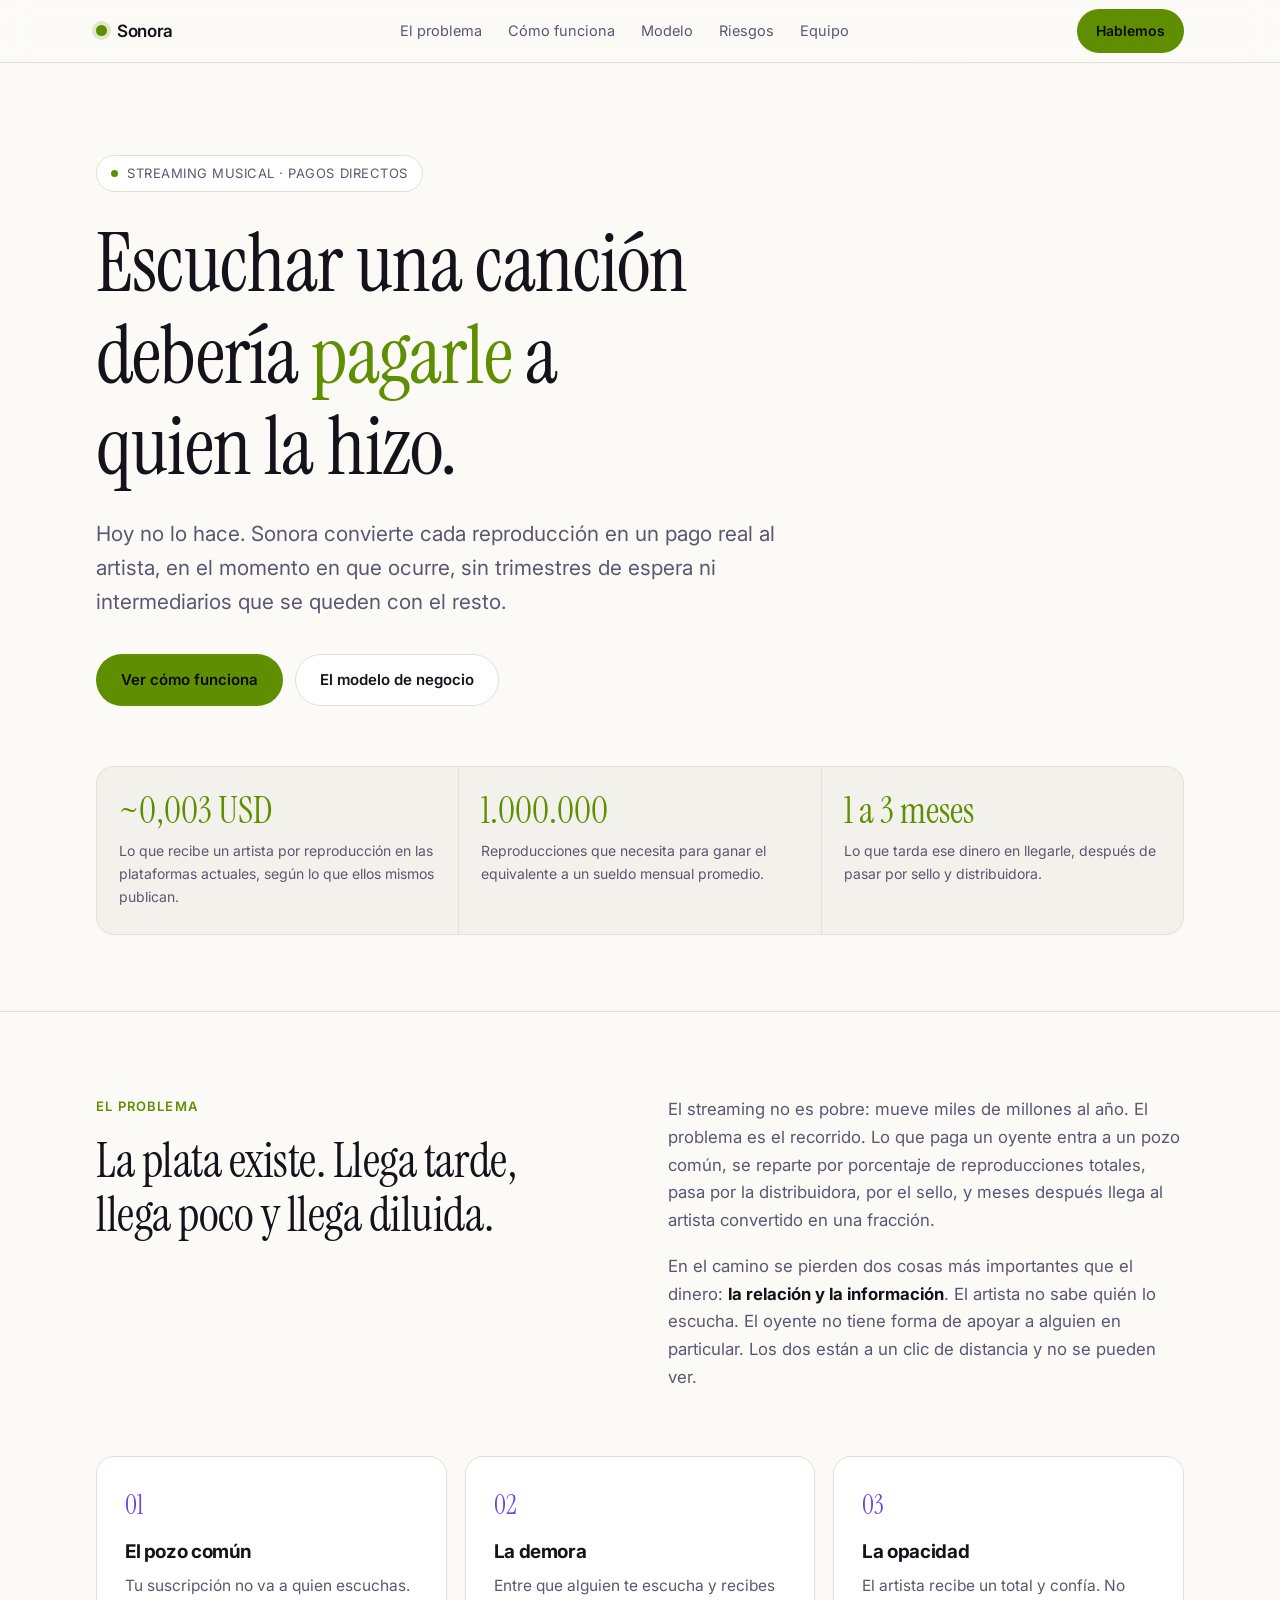
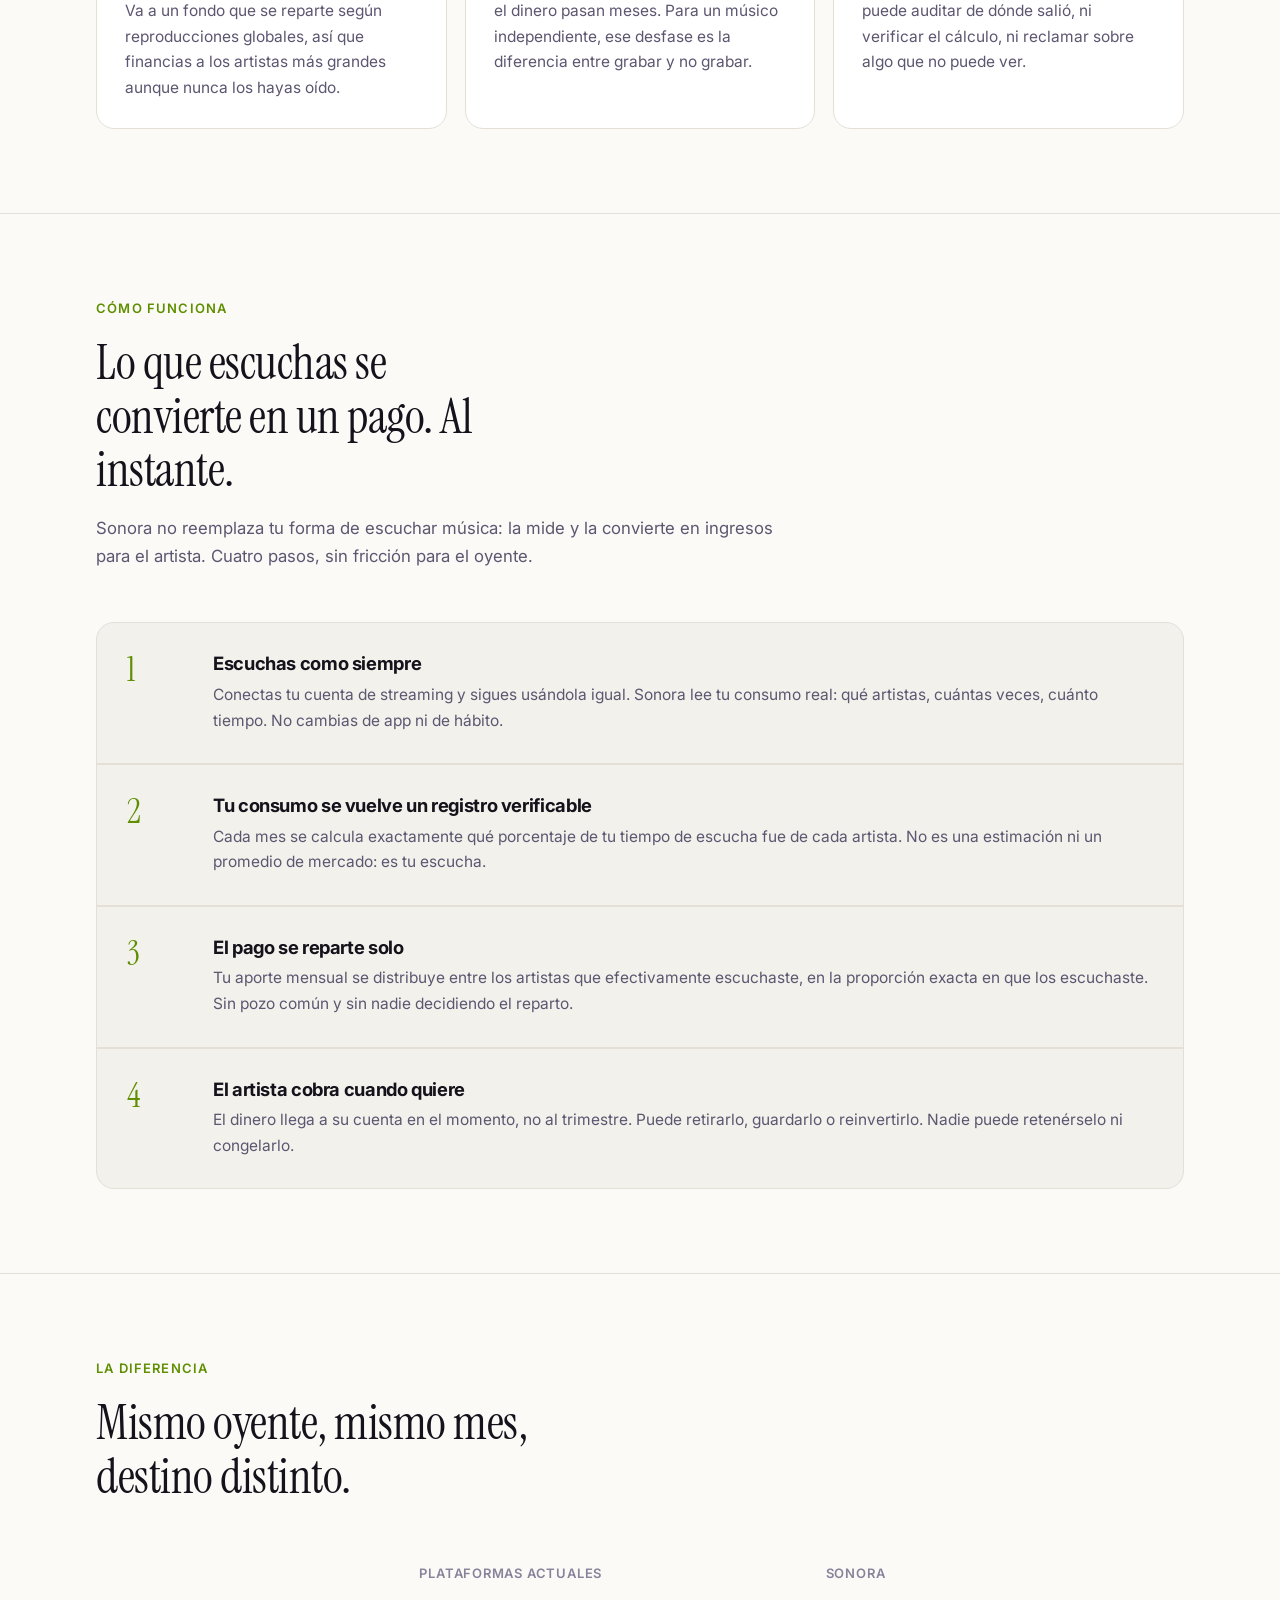
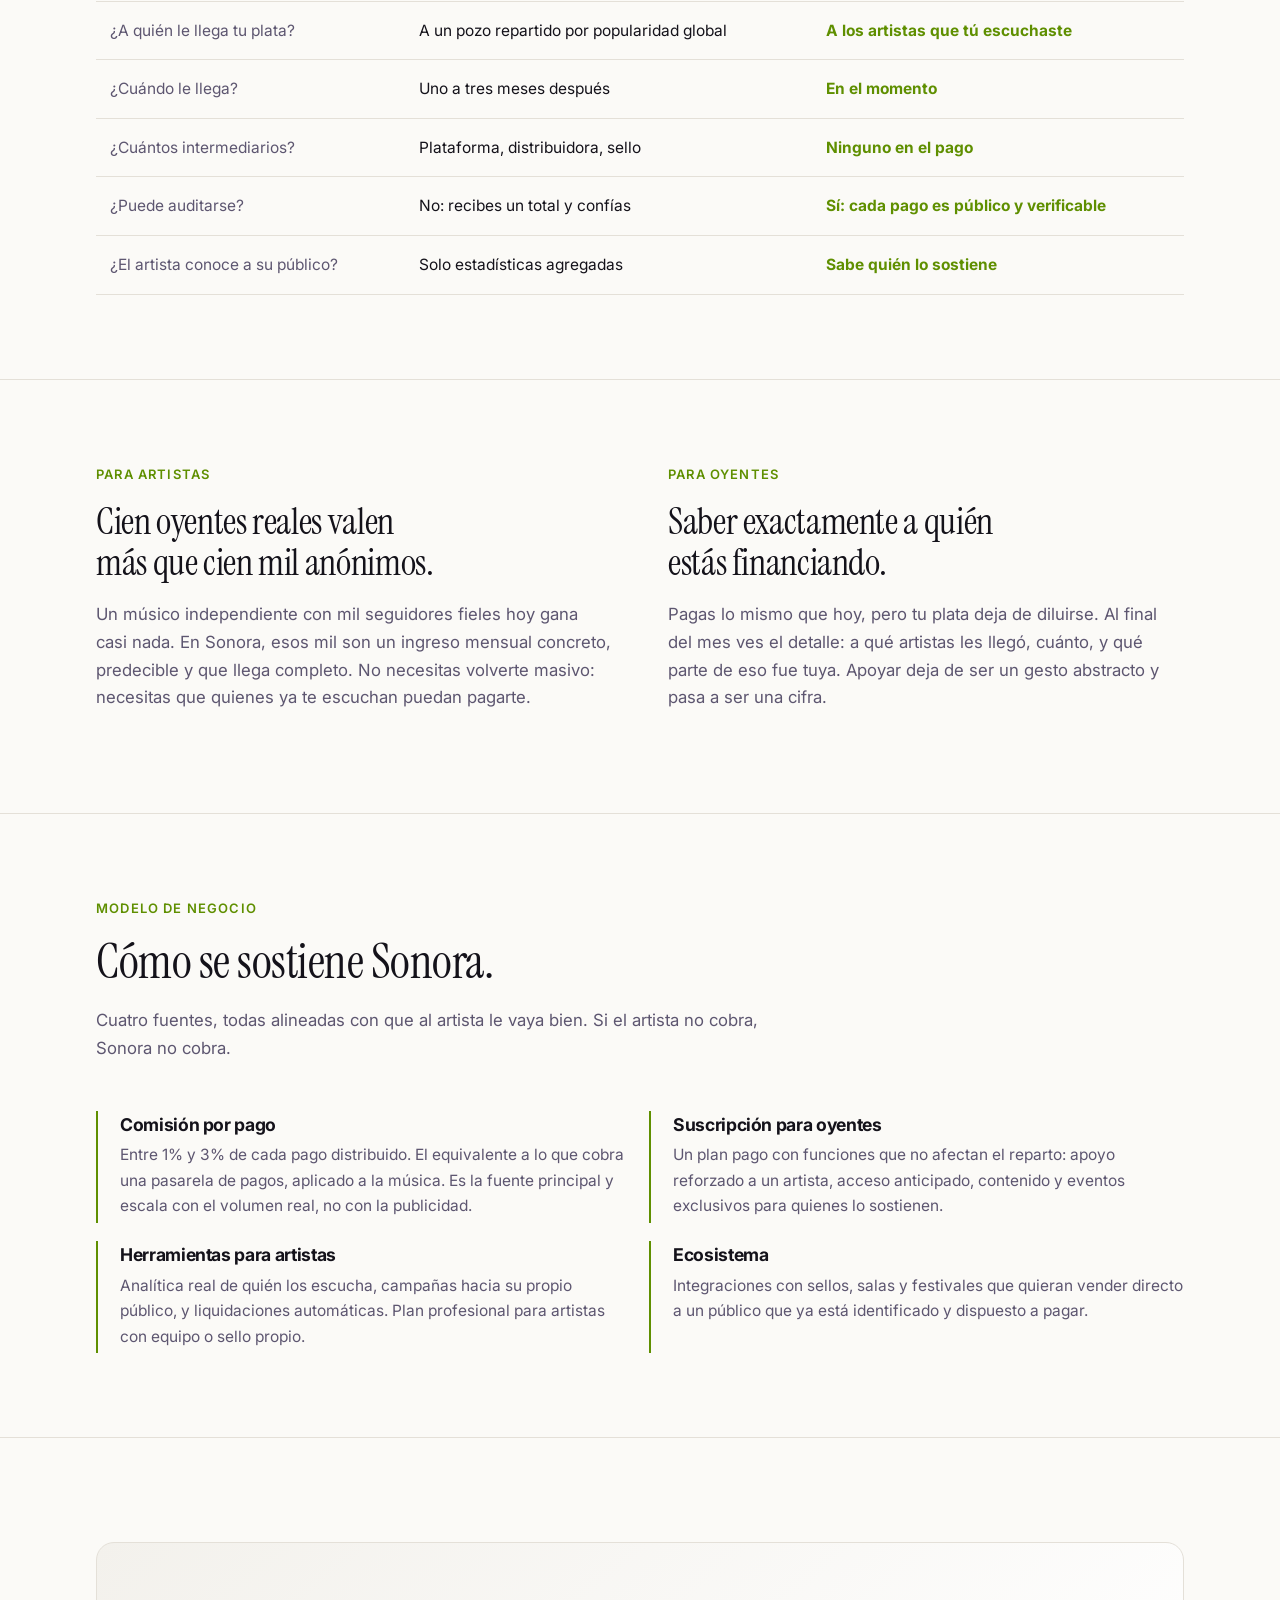
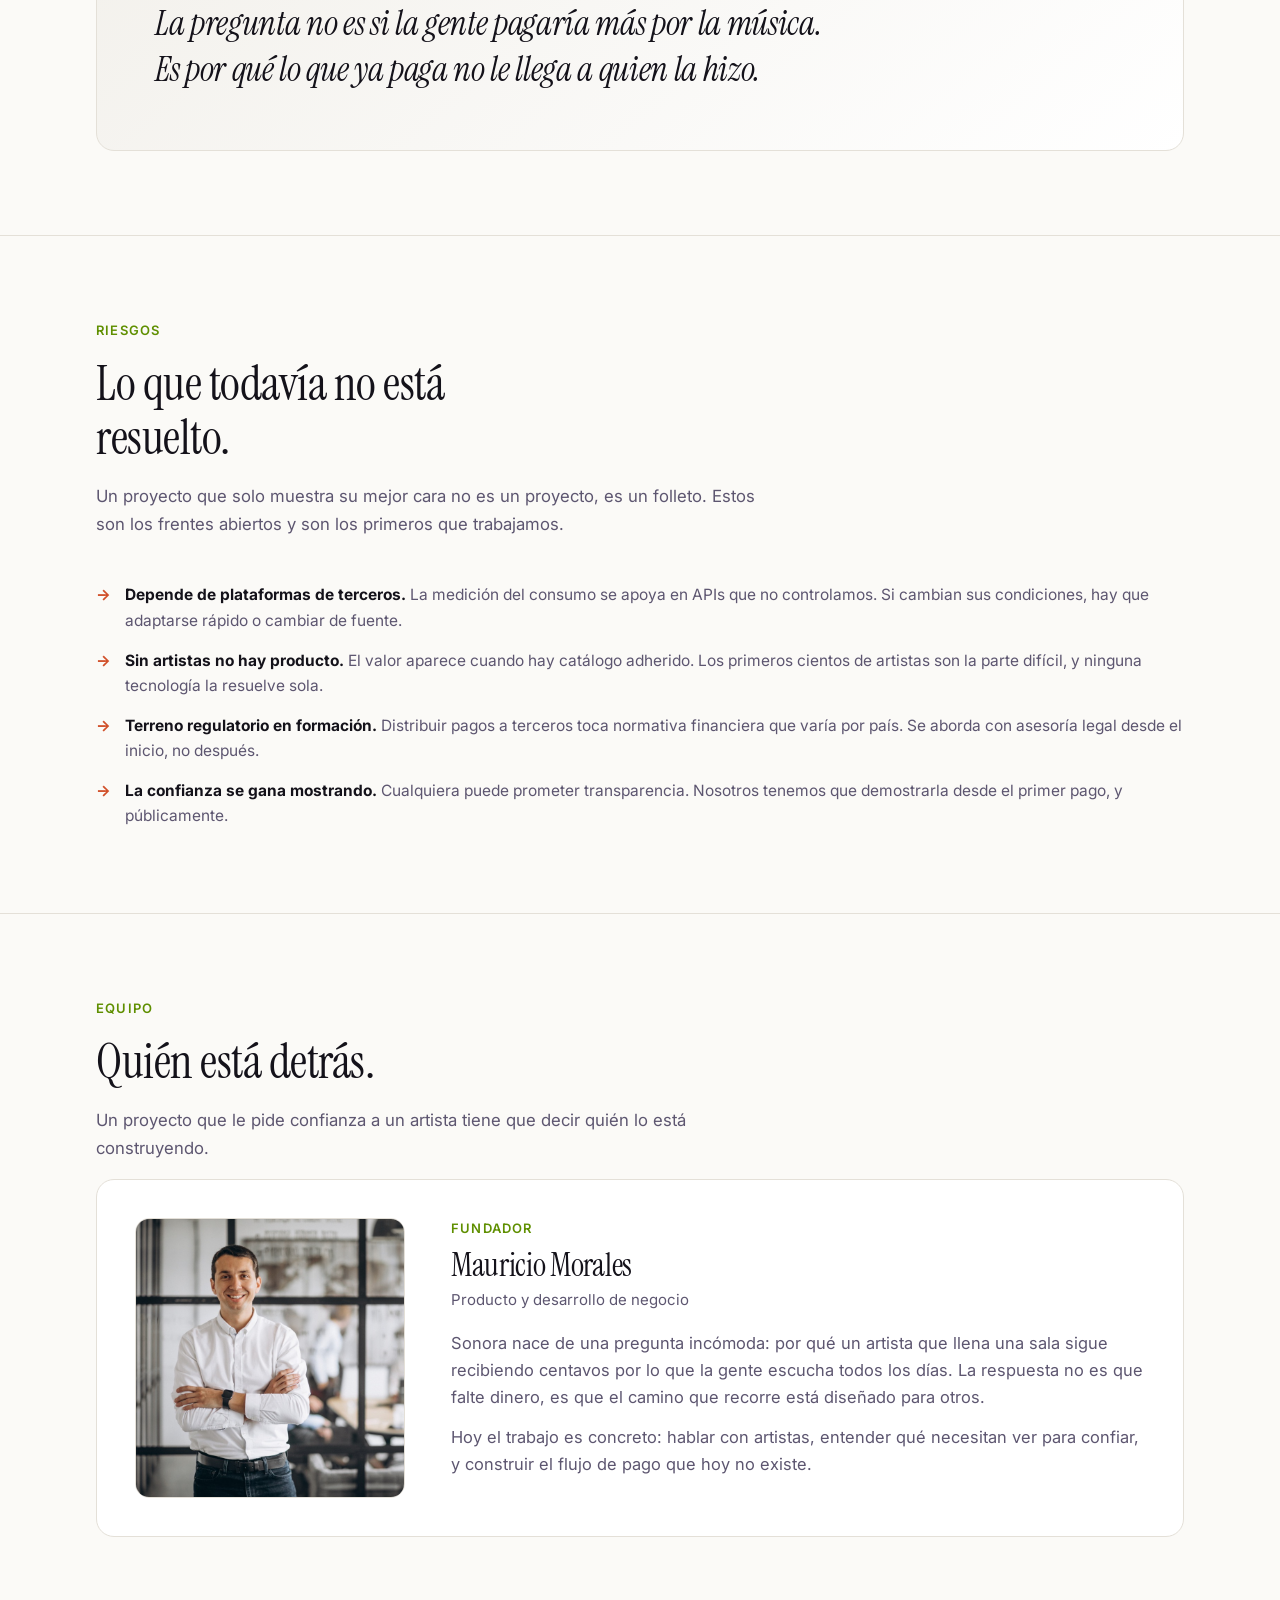
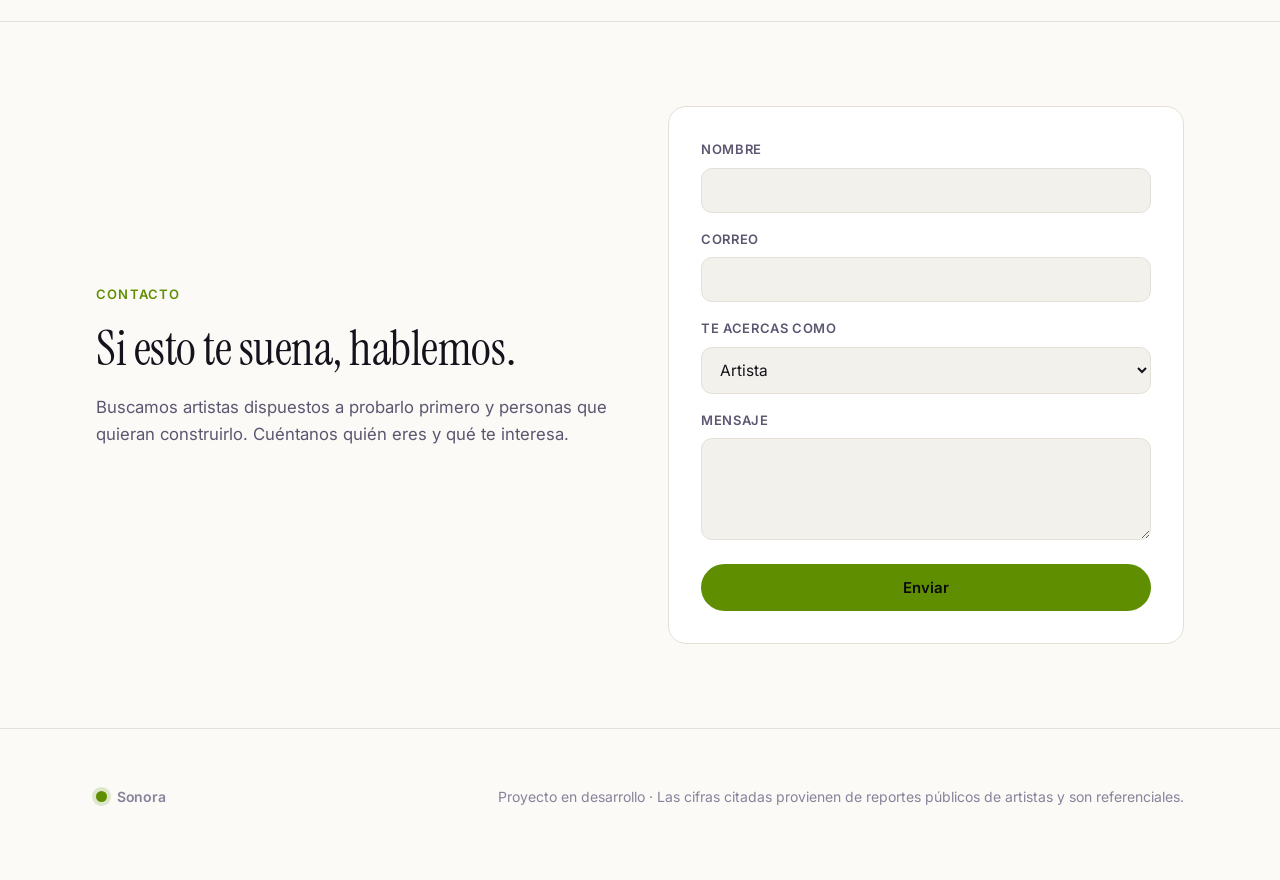
==== commit 32df076d: "El retrato mide lo mismo que el texto que acompana La foto tenia una proporcion fija y la columna de" ====
--- a/demo/index.html
+++ b/demo/index.html
@@ -174,12 +174,12 @@
 .field input[aria-invalid=true],.field textarea[aria-invalid=true]{border-color:var(--warn)}
 
 /* equipo */
-.equipo{display:grid; grid-template-columns:minmax(0,320px) 1fr; gap:clamp(24px,4vw,52px);
-  align-items:center; background:var(--surface); border:1px solid var(--line);
+.equipo{display:grid; grid-template-columns:minmax(0,270px) 1fr; gap:clamp(24px,4vw,46px);
+  align-items:stretch; background:var(--surface); border:1px solid var(--line);
   border-radius:var(--radius); padding:clamp(22px,3.5vw,38px)}
-.equipo .foto{margin:0; position:relative}
-.equipo .foto img{display:block; width:100%; aspect-ratio:4/5; object-fit:cover;
-  object-position:36% 28%; border-radius:14px; border:1px solid var(--line)}
+.equipo .foto{margin:0; position:relative; min-height:280px}
+.equipo .foto img{position:absolute; inset:0; display:block; width:100%; height:100%;
+  object-fit:cover; object-position:36% 26%; border-radius:14px; border:1px solid var(--line)}
 .equipo .quien{font-size:13px; letter-spacing:.09em; text-transform:uppercase;
   color:var(--accent); font-weight:600; margin:0 0 8px}
 .equipo h3{margin:0 0 4px; font-size:clamp(1.5rem,3vw,2rem); font-weight:500}
@@ -188,7 +188,8 @@
 .equipo p.bio:last-child{margin-bottom:0}
 @media (max-width:760px){
   .equipo{grid-template-columns:1fr}
-  .equipo .foto img{aspect-ratio:3/2; object-position:36% 26%}
+  .equipo .foto{min-height:0}
+  .equipo .foto img{position:static; aspect-ratio:3/2}
 }
 
 footer{border-top:1px solid var(--line); padding:56px 0 72px; color:var(--dim); font-size:14px}
